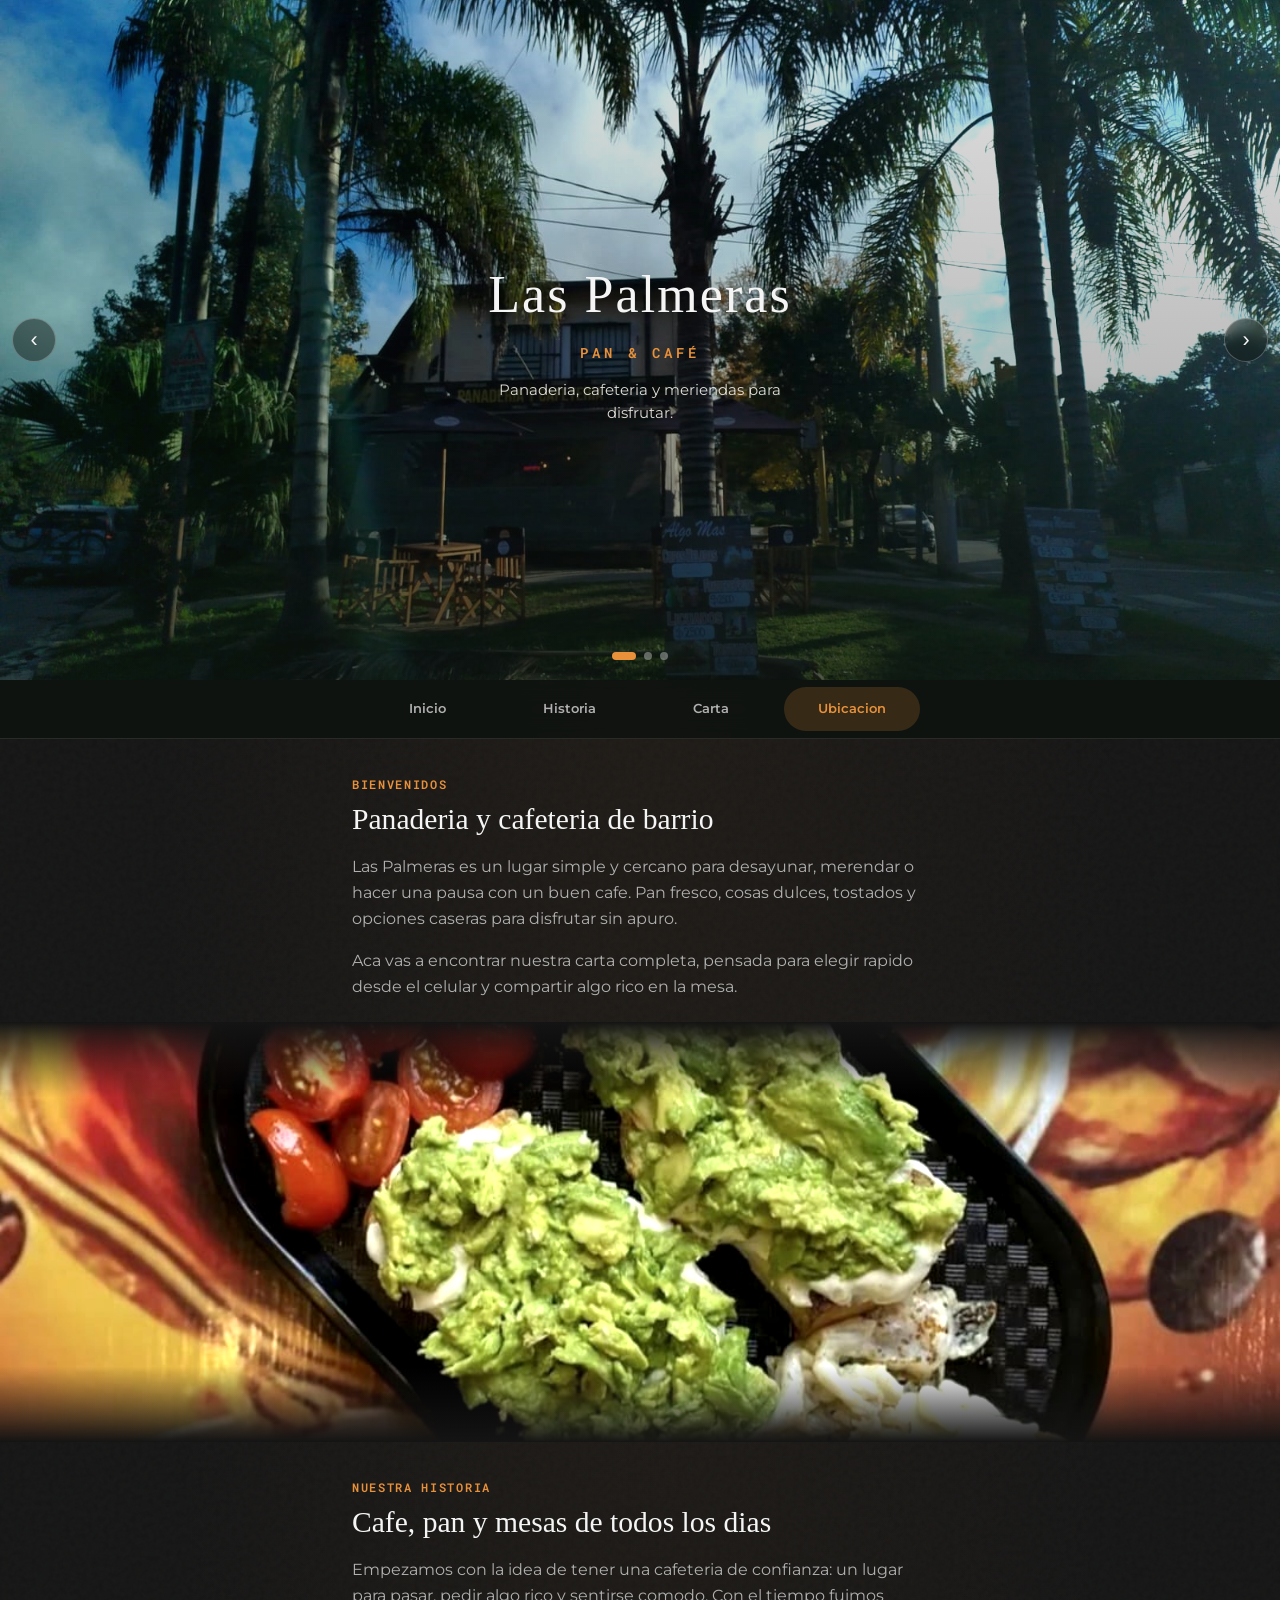
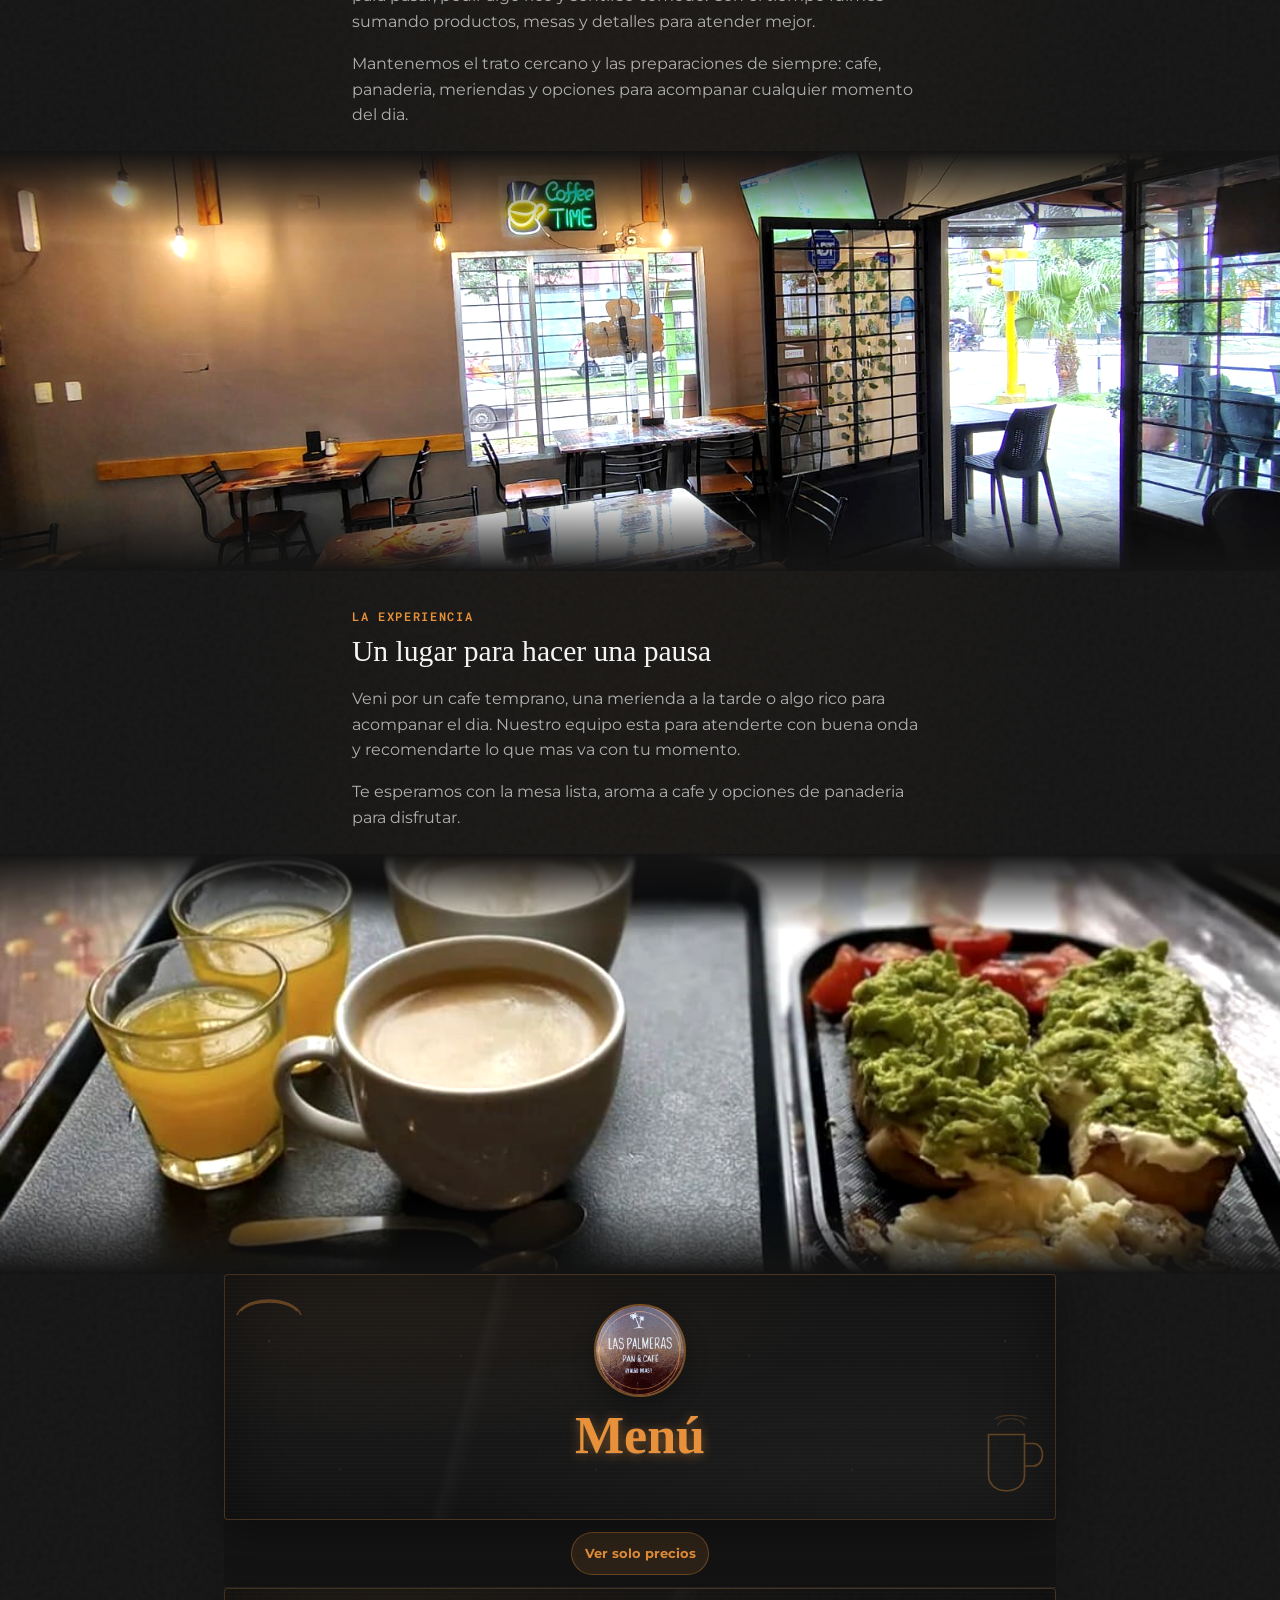
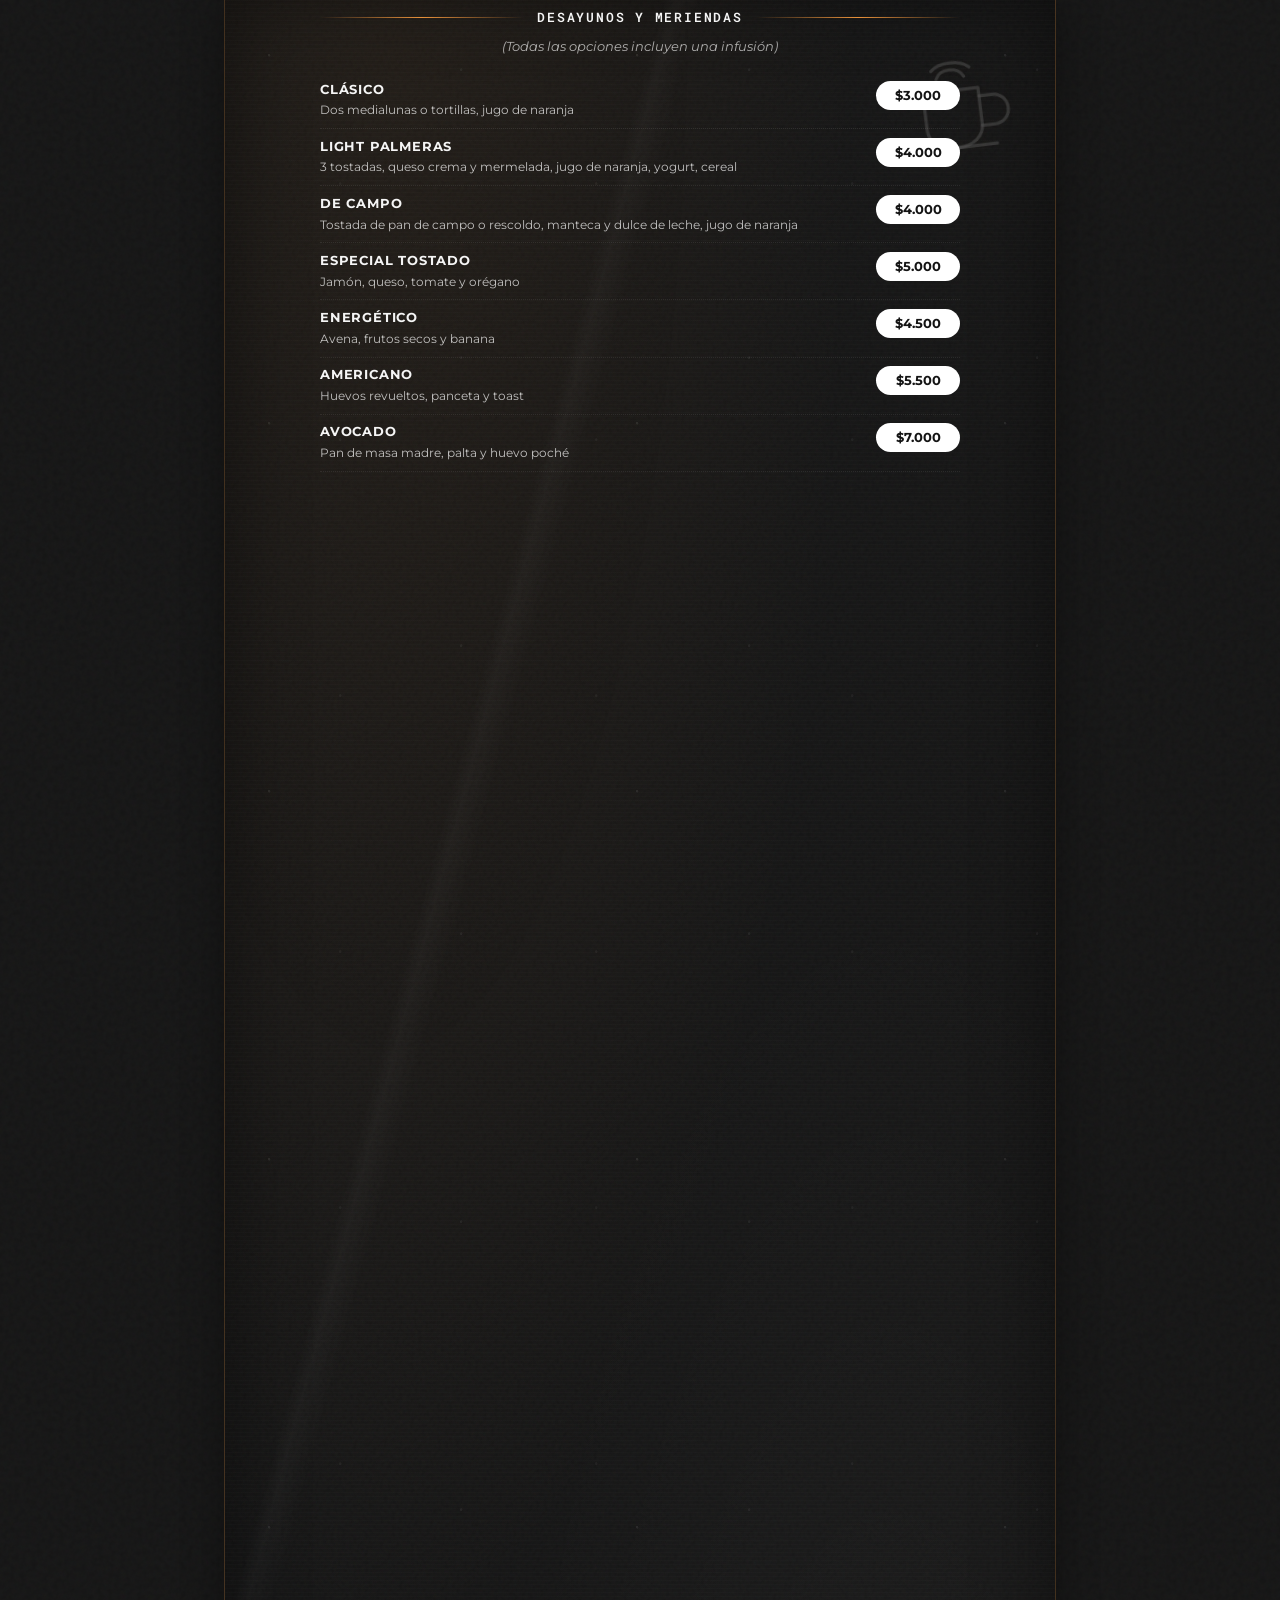
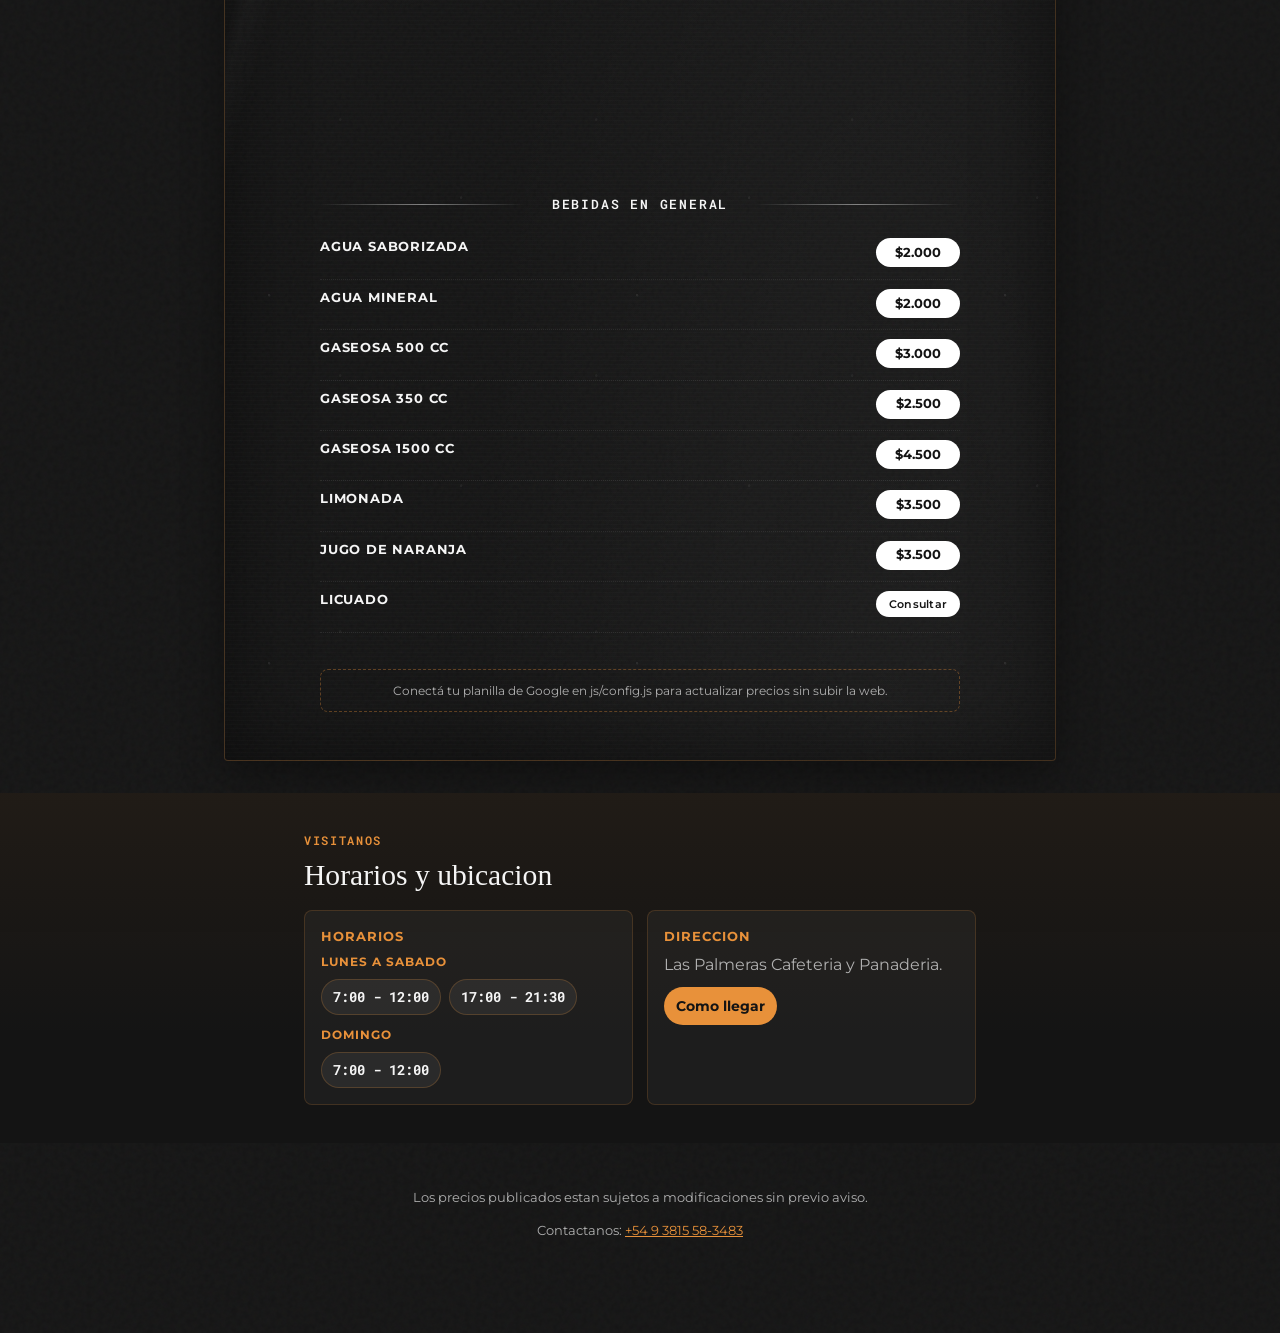
==== index.html @ b824d940 "Estructura final corregida" ====
﻿<!DOCTYPE html>
<html lang="es">
<head>
  <meta charset="UTF-8">
  <meta name="viewport" content="width=device-width, initial-scale=1.0, viewport-fit=cover">
  <meta name="description" content="Las Palmeras Pan &amp; Caf&eacute;. Nuestra historia y carta digital.">
  <meta name="theme-color" content="#141414">
  <meta name="apple-mobile-web-app-capable" content="yes">
  <meta name="apple-mobile-web-app-status-bar-style" content="black-translucent">
  <title>Las Palmeras &middot; Pan &amp; Caf&eacute;</title>
  <link rel="preconnect" href="https://fonts.googleapis.com">
  <link rel="preconnect" href="https://fonts.gstatic.com" crossorigin>
  <link href="https://fonts.googleapis.com/css2?family=Montserrat:wght@400;600;700&family=Pacifico&family=Roboto+Mono:wght@400;600&display=swap" rel="stylesheet">
  <link rel="stylesheet" href="css/menu.css">
  <link rel="stylesheet" href="css/carta.css">
</head>
<body>
  <!-- Slider: reemplaza slide-1.jpg, slide-2.jpg, slide-3.jpg en images/hero/ -->
  <section class="hero-slider" aria-label="Las Palmeras Pan y Cafe" aria-roledescription="carrusel">
    <div class="hero-slider__track">
      <div class="hero-slider__slide is-active" aria-hidden="false">
        <img src="images/hero/slide-1.jpg" alt="" width="1200" height="800" decoding="async"
          onerror="this.onerror=null;this.src='images/hero/slide-1.svg'">
        <div class="hero-slider__overlay">
          <h1 class="hero-slider__title">Las Palmeras</h1>
          <p class="hero-slider__tagline">Pan &amp; Caf&eacute;</p>
          <p class="hero-slider__subtitle">Panaderia, cafeteria y meriendas para disfrutar.</p>
        </div>
      </div>
      <div class="hero-slider__slide" aria-hidden="true">
        <img src="images/hero/slide-2.jpg" alt="" width="1200" height="800" loading="lazy"
          onerror="this.onerror=null;this.src='images/hero/slide-2.svg'">
        <div class="hero-slider__overlay">
          <h1 class="hero-slider__title">Las Palmeras</h1>
          <p class="hero-slider__tagline">Pan &amp; Caf&eacute;</p>
          <p class="hero-slider__subtitle">Cafe, pan fresco y un rincon para quedarse.</p>
        </div>
      </div>
      <div class="hero-slider__slide" aria-hidden="true">
        <img src="images/hero/slide-3.jpg" alt="" width="1200" height="800" loading="lazy"
          onerror="this.onerror=null;this.src='images/hero/slide-3.svg'">
        <div class="hero-slider__overlay">
          <h1 class="hero-slider__title">Las Palmeras</h1>
          <p class="hero-slider__tagline">Pan &amp; Caf&eacute;</p>
          <p class="hero-slider__subtitle">Desayunos y meriendas con sabor de casa.</p>
        </div>
      </div>
    </div>
    <button type="button" class="hero-slider__btn hero-slider__btn--prev" aria-label="Imagen anterior">&lsaquo;</button>
    <button type="button" class="hero-slider__btn hero-slider__btn--next" aria-label="Imagen siguiente">&rsaquo;</button>
    <div class="hero-slider__dots" role="tablist" aria-label="Elegir imagen"></div>
  </section>

  <nav class="site-nav no-print" aria-label="Secciones del sitio">
    <a class="site-nav__link is-active" href="#inicio">Inicio</a>
    <a class="site-nav__link" href="#historia">Historia</a>
    <a class="site-nav__link" href="#carta">Carta</a>
    <a class="site-nav__link" href="#ubicacion">Ubicacion</a>
  </nav>

  <main>
    <!-- Presentacion -->
    <section id="inicio" class="story-section presentation" data-nav-section aria-labelledby="inicio-title">
      <p class="story-section__label">Bienvenidos</p>
      <h2 id="inicio-title" class="story-section__title">Panaderia y cafeteria de barrio</h2>
      <p class="story-section__text">
        Las Palmeras es un lugar simple y cercano para desayunar, merendar o hacer una pausa con
        un buen cafe. Pan fresco, cosas dulces, tostados y opciones caseras para disfrutar sin apuro.
      </p>
      <p class="story-section__text">
        Aca vas a encontrar nuestra carta completa, pensada para elegir rapido desde el celular
        y compartir algo rico en la mesa.
      </p>
    </section>

    <!-- Foto: reemplaza foto-1.jpg en images/historia/ -->
    <figure class="photo-break" aria-hidden="true">
      <img src="images/historia/foto-1.jpg" alt=""
        onerror="this.onerror=null;this.src='images/historia/foto-1.svg'">
    </figure>

    <section id="historia" class="story-section presentation" data-nav-section aria-labelledby="historia-title">
      <p class="story-section__label">Nuestra historia</p>
      <h2 id="historia-title" class="story-section__title">Cafe, pan y mesas de todos los dias</h2>
      <p class="story-section__text">
        Empezamos con la idea de tener una cafeteria de confianza: un lugar para pasar, pedir algo
        rico y sentirse comodo. Con el tiempo fuimos sumando productos, mesas y detalles para atender mejor.
      </p>
      <p class="story-section__text">
        Mantenemos el trato cercano y las preparaciones de siempre: cafe, panaderia, meriendas
        y opciones para acompanar cualquier momento del dia.
      </p>
    </section>

    <figure class="photo-break" aria-hidden="true">
      <img src="images/historia/foto-2.jpg" alt=""
        onerror="this.onerror=null;this.src='images/historia/foto-2.svg'">
    </figure>

    <section class="story-section presentation" aria-labelledby="experiencia-title">
      <p class="story-section__label">La experiencia</p>
      <h2 id="experiencia-title" class="story-section__title">Un lugar para hacer una pausa</h2>
      <p class="story-section__text">
        Veni por un cafe temprano, una merienda a la tarde o algo rico para acompanar el dia.
        Nuestro equipo esta para atenderte con buena onda y recomendarte lo que mas va con tu momento.
      </p>
      <p class="story-section__text">
        Te esperamos con la mesa lista, aroma a cafe y opciones de panaderia para disfrutar.
      </p>
    </section>

    <figure class="photo-break" aria-hidden="true">
      <img src="images/historia/foto-3.jpg" alt=""
        onerror="this.onerror=null;this.src='images/historia/foto-3.svg'">
    </figure>

    <!-- Carta estilo pizarra (como menu impreso) -->
    <section id="carta" class="carta-section" data-nav-section aria-labelledby="carta-title">
      <h2 id="carta-title" class="visually-hidden">Men&uacute; Las Palmeras</h2>

      <div class="carta-board">
        <svg class="carta-board__deco carta-board__deco--coffee" viewBox="0 0 64 80" fill="none" aria-hidden="true">
          <path stroke="currentColor" stroke-width="1.5" d="M12 28h32v36c0 8-6 14-16 14s-16-6-16-14V28z"/>
          <path stroke="currentColor" stroke-width="1.5" d="M44 36h8c4 0 8 4 8 10s-4 10-8 10h-8"/>
          <path stroke="currentColor" stroke-width="1" opacity="0.6" d="M20 20c4-8 20-8 24 0M18 14c6-4 22-4 28 0"/>
        </svg>
        <svg class="carta-board__deco carta-board__deco--croissant" viewBox="0 0 80 48" fill="none" aria-hidden="true">
          <path stroke="currentColor" stroke-width="1.5" d="M8 36c8-20 56-20 64 0M12 32c10-12 46-12 56 0M16 28c8-8 40-8 48 0"/>
        </svg>

        <header class="carta-board__header">
          <img class="carta-logo carta-logo--photo" src="images/menu/logo-carta.jpg" width="220" height="220" alt="Las Palmeras Pan y Cafe">
          <p class="carta-menu-script" aria-hidden="false">Men&uacute;</p>
        </header>
      </div>

      <div class="carta-tools no-print" aria-label="Herramientas de la carta">
        <button type="button" class="carta-toggle" id="btn-compact-menu" aria-pressed="false">
          Ver solo precios
        </button>
      </div>

      <div class="carta-board carta-board--menu">
        <div class="carta-doodles no-print" aria-hidden="true">
          <svg class="carta-doodle carta-doodle--cup" viewBox="0 0 120 120" fill="none">
            <path d="M28 42h52v34c0 12-10 20-26 20S28 88 28 76V42z" />
            <path d="M80 50h12c8 0 14 6 14 14s-6 14-14 14H80" />
            <path d="M42 30c4-10 22-10 26 0M38 22c8-8 28-8 36 0" />
            <path d="M34 96h58" />
          </svg>
          <svg class="carta-doodle carta-doodle--bread" viewBox="0 0 150 110" fill="none">
            <path d="M18 72c18-28 96-28 114 0" />
            <path d="M26 64c18-18 84-18 102 0" />
            <path d="M35 58c14-10 58-12 80-2" />
            <path d="M38 76c8 8 18 12 30 12h48c10 0 18-5 24-14" />
            <path d="M55 52c-4 10-2 18 8 24M78 48c-5 11-2 20 10 28M102 50c-4 10-1 18 8 24" />
          </svg>
          <svg class="carta-doodle carta-doodle--beans" viewBox="0 0 110 120" fill="none">
            <path d="M35 34c15-9 30 0 28 17-2 15-18 28-32 21-14-8-10-29 4-38z" />
            <path d="M41 36c-3 13 0 24 13 34" />
            <path d="M70 70c15-9 30 0 28 17-2 15-18 28-32 21-14-8-10-29 4-38z" />
            <path d="M76 72c-3 13 0 24 13 34" />
          </svg>
        </div>
        <div id="menu-content" class="carta-content">
          <div class="carta-photos no-print" aria-hidden="true">
            <img class="carta-photos__img" src="images/menu/desayuno.jpg" alt=""
              onerror="this.parentElement.style.display='none'">
            <img class="carta-photos__img" src="images/menu/cafe.jpg" alt=""
              onerror="this.style.visibility='hidden'">
          </div>
          <p id="menu-loading" class="carta-loading">Cargando carta&hellip;</p>
          <!-- El menu se genera desde Google Sheets (js/menu-sheets.js) -->
        </div>
      </div>
    </section>

    <section id="ubicacion" class="visit-section reveal-on-scroll" data-nav-section aria-labelledby="ubicacion-title">
      <div class="visit-section__inner">
        <p class="story-section__label">Visitanos</p>
        <h2 id="ubicacion-title" class="story-section__title">Horarios y ubicacion</h2>
        <div class="visit-grid">
          <article class="visit-item">
            <h3 class="visit-item__title">Horarios</h3>
            <div class="visit-hours" aria-label="Horarios de atencion">
              <div class="visit-hours__group">
                <span class="visit-hours__days">Lunes a sabado</span>
                <span class="visit-hours__time">7:00 - 12:00</span>
                <span class="visit-hours__time">17:00 - 21:30</span>
              </div>
              <div class="visit-hours__group">
                <span class="visit-hours__days">Domingo</span>
                <span class="visit-hours__time">7:00 - 12:00</span>
              </div>
            </div>
          </article>
          <article class="visit-item">
            <h3 class="visit-item__title">Direccion</h3>
            <p class="visit-item__text">Las Palmeras Cafeteria y Panaderia.</p>
            <a class="visit-item__link" href="https://www.google.com/maps/place/Las+Palmeras+Cafeter%C3%ADa+y+Panader%C3%ADa/@-26.7377861,-65.2622678,17z/data=!3m1!4b1!4m6!3m5!1s0x9422678ffcbb09a5:0x3ec34a0fb969a9a2!8m2!3d-26.7377909!4d-65.2596929!16s%2Fg%2F11w7pt9z7v?entry=ttu&g_ep=EgoyMDI2MDYwMS4wIKXMDSoASAFQAw%3D%3D" target="_blank" rel="noopener">Como llegar</a>
          </article>
        </div>
      </div>
    </section>
  </main>

  <footer class="site-footer no-print">
    <p>Los precios publicados estan sujetos a modificaciones sin previo aviso.</p>
    <p>Contactanos: <a href="tel:+5493815583483">+54 9 3815 58-3483</a></p>
  </footer>

  <script src="js/config.js"></script>
  <script src="js/menu-sheets.js" defer></script>
  <script src="js/slider.js" defer></script>
  <script src="js/site.js" defer></script>
  <script src="js/menu.js" defer></script>
</body>
</html>
---- css/menu.css ----
/* Las Palmeras — carta digital (mobile-first) */
:root {
  --bg: #141414;
  --bg-card: #1e1e1e;
  --bg-elevated: #252525;
  --accent: #e8913a;
  --accent-soft: rgba(232, 145, 58, 0.18);
  --text: #f5f5f5;
  --text-muted: #b0b0b0;
  --border: rgba(255, 255, 255, 0.1);
  --font-script: "Pacifico", cursive;
  --font-mono: "Roboto Mono", "Courier New", monospace;
  --safe-top: env(safe-area-inset-top, 0px);
  --safe-bottom: env(safe-area-inset-bottom, 0px);
  --safe-left: env(safe-area-inset-left, 0px);
  --safe-right: env(safe-area-inset-right, 0px);
  --site-nav-h: 3.25rem;
  --carta-nav-h: 3.5rem;
  --header-h: var(--site-nav-h);
  --nav-h: var(--carta-nav-h);
  --scroll-offset: calc(var(--site-nav-h) + var(--safe-top) + 0.75rem);
  --slider-h: min(82vh, 680px);
  --radius: 12px;
  --font: "Montserrat", "Segoe UI", system-ui, sans-serif;
  --font-display: Georgia, "Times New Roman", serif;
  --touch-min: 44px;
}

*,
*::before,
*::after {
  box-sizing: border-box;
}

html {
  scroll-behavior: smooth;
  -webkit-text-size-adjust: 100%;
  scroll-padding-top: var(--scroll-offset);
}

@media (prefers-reduced-motion: reduce) {
  html {
    scroll-behavior: auto;
  }

  *,
  *::before,
  *::after {
    animation-duration: 0.01ms !important;
    transition-duration: 0.01ms !important;
  }

  .reveal-on-scroll {
    opacity: 1 !important;
    transform: none !important;
  }
}

body {
  margin: 0;
  font-family: var(--font);
  font-size: 1rem;
  line-height: 1.5;
  color: var(--text);
  background-color: var(--bg);
  background-image:
    radial-gradient(ellipse at 50% 0%, rgba(232, 145, 58, 0.05) 0%, transparent 55%),
    url("data:image/svg+xml,%3Csvg viewBox='0 0 256 256' xmlns='http://www.w3.org/2000/svg'%3E%3Cfilter id='n'%3E%3CfeTurbulence type='fractalNoise' baseFrequency='0.9' numOctaves='4' stitchTiles='stitch'/%3E%3C/filter%3E%3Crect width='100%25' height='100%25' filter='url(%23n)' opacity='0.035'/%3E%3C/svg%3E");
  padding-left: var(--safe-left);
  padding-right: var(--safe-right);
  padding-bottom: calc(var(--safe-bottom) + 4rem);
  overflow-x: hidden;
}

img {
  max-width: 100%;
  height: auto;
  display: block;
}

a {
  color: var(--accent);
}

a:focus-visible,
button:focus-visible {
  outline: 2px solid var(--accent);
  outline-offset: 3px;
}

.visually-hidden {
  position: absolute;
  width: 1px;
  height: 1px;
  padding: 0;
  margin: -1px;
  overflow: hidden;
  clip: rect(0, 0, 0, 0);
  white-space: nowrap;
  border: 0;
}

/* Hero slider (cabecera completa) */
.hero-slider {
  position: relative;
  height: var(--slider-h);
  min-height: 360px;
  overflow: hidden;
  background: var(--bg);
}

.hero-slider__track {
  position: relative;
  width: 100%;
  height: 100%;
}

.hero-slider__slide {
  position: absolute;
  inset: 0;
  opacity: 0;
  transition: opacity 0.7s ease;
  pointer-events: none;
}

.hero-slider__slide.is-active {
  opacity: 1;
  pointer-events: auto;
  z-index: 1;
}

.hero-slider__slide img {
  width: 100%;
  height: 100%;
  object-fit: cover;
  filter: brightness(1.08) contrast(1.05) saturate(1.04);
}

.hero-slider__overlay {
  position: absolute;
  inset: 0;
  z-index: 2;
  display: flex;
  flex-direction: column;
  align-items: center;
  justify-content: center;
  padding: 2rem max(1.25rem, 5vw);
  text-align: center;
  background: linear-gradient(
    to top,
    rgba(15, 20, 16, 0.72) 0%,
    rgba(15, 20, 16, 0.28) 45%,
    rgba(15, 20, 16, 0.12) 100%
  );
}

.hero-slider__title {
  margin: 0;
  font-family: var(--font-display);
  font-size: clamp(2rem, 8vw, 3.25rem);
  font-weight: 500;
  letter-spacing: 0.04em;
  text-shadow: 0 2px 24px rgba(0, 0, 0, 0.5);
}

.hero-slider__tagline {
  margin: 0.5rem 0 0;
  font-family: var(--font-mono);
  font-size: clamp(0.75rem, 2.5vw, 0.9rem);
  text-transform: uppercase;
  letter-spacing: 0.28em;
  color: var(--accent);
  font-weight: 600;
}

.hero-slider__subtitle {
  margin: 1rem 0 0;
  max-width: 18rem;
  font-size: 0.9375rem;
  color: rgba(244, 241, 234, 0.9);
  line-height: 1.5;
}

.hero-slider__btn {
  position: absolute;
  top: 50%;
  z-index: 3;
  transform: translateY(-50%);
  width: var(--touch-min);
  height: var(--touch-min);
  padding: 0;
  border: 1px solid rgba(255, 255, 255, 0.25);
  border-radius: 50%;
  background: rgba(15, 20, 16, 0.45);
  color: var(--text);
  font-size: 1.35rem;
  cursor: pointer;
  backdrop-filter: blur(6px);
  -webkit-tap-highlight-color: transparent;
}

.hero-slider__btn--prev {
  left: 0.75rem;
}

.hero-slider__btn--next {
  right: 0.75rem;
}

.hero-slider__dots {
  position: absolute;
  bottom: calc(1.25rem + var(--safe-bottom));
  left: 0;
  right: 0;
  z-index: 3;
  display: flex;
  justify-content: center;
  gap: 0.5rem;
}

.hero-slider__dot {
  width: 8px;
  height: 8px;
  padding: 0;
  border: none;
  border-radius: 50%;
  background: rgba(255, 255, 255, 0.35);
  cursor: pointer;
}

.hero-slider__dot.is-active {
  width: 24px;
  border-radius: 4px;
  background: var(--accent);
}

/* Navegación del sitio */
.site-nav {
  position: sticky;
  top: 0;
  z-index: 100;
  display: flex;
  justify-content: center;
  gap: 0.35rem;
  padding: calc(0.45rem + var(--safe-top)) 0.75rem 0.45rem;
  background: rgba(15, 20, 16, 0.94);
  backdrop-filter: blur(12px);
  -webkit-backdrop-filter: blur(12px);
  border-bottom: 1px solid var(--border);
  transition: box-shadow 0.2s;
}

body.is-scrolled .site-nav {
  box-shadow: 0 4px 20px rgba(0, 0, 0, 0.25);
}

.site-nav__link {
  flex: 1;
  max-width: 8.5rem;
  display: inline-flex;
  align-items: center;
  justify-content: center;
  min-height: var(--touch-min);
  padding: 0.35rem 0.65rem;
  font-size: 0.8125rem;
  font-weight: 600;
  color: var(--text-muted);
  text-decoration: none;
  border-radius: 999px;
  transition: color 0.2s, background 0.2s;
}

.site-nav__link.is-active,
.site-nav__link:hover {
  color: var(--text);
}

.site-nav__link.is-active {
  background: var(--accent-soft);
  color: var(--accent);
}

/* Presentación / historia */
.presentation {
  width: min(100%, 36rem);
  margin: 0 auto;
  padding: 0 max(1.25rem, 5vw);
}

.story-section {
  padding: 2.25rem 0 1.4rem;
  scroll-margin-top: calc(var(--header-h) + 0.5rem);
}

.story-section__label {
  margin: 0 0 0.5rem;
  font-family: var(--font-mono);
  font-size: 0.75rem;
  font-weight: 600;
  text-transform: uppercase;
  letter-spacing: 0.14em;
  color: var(--accent);
}

.story-section__title {
  margin: 0 0 1rem;
  font-family: var(--font-display);
  font-size: clamp(1.5rem, 5vw, 1.85rem);
  font-weight: 500;
  line-height: 1.25;
}

.story-section__text {
  margin: 0 0 1rem;
  font-size: 0.98rem;
  color: var(--text-muted);
  line-height: 1.65;
}

.story-section__text:last-child {
  margin-bottom: 0;
}

.photo-break {
  position: relative;
  width: 100%;
  min-height: clamp(230px, 58vw, 420px);
  margin: 0;
  background-color: var(--bg-card);
  background-size: cover;
  background-position: center;
  background-repeat: no-repeat;
}

.photo-break::after {
  content: "";
  position: absolute;
  inset: 0;
  background: linear-gradient(
    180deg,
    var(--bg) 0%,
    transparent 18%,
    transparent 82%,
    var(--bg) 100%
  );
  pointer-events: none;
}

.photo-break img {
  width: 100%;
  height: clamp(230px, 58vw, 420px);
  object-fit: cover;
  filter: brightness(1.05) contrast(1.04) saturate(1.03);
}

.visit-section {
  padding: 2.4rem max(1.25rem, 5vw);
  background:
    linear-gradient(180deg, rgba(232, 145, 58, 0.06), transparent 70%),
    var(--bg);
}

.visit-section__inner {
  width: min(100%, 42rem);
  margin: 0 auto;
}

.visit-grid {
  display: grid;
  gap: 0.85rem;
}

.visit-item {
  padding: 1rem;
  background: rgba(255, 255, 255, 0.04);
  border: 1px solid rgba(232, 145, 58, 0.18);
  border-radius: 8px;
}

.visit-item__title {
  margin: 0 0 0.35rem;
  font-size: 0.82rem;
  font-weight: 700;
  letter-spacing: 0.08em;
  text-transform: uppercase;
  color: var(--accent);
}

.visit-item__text {
  margin: 0;
  color: var(--text-muted);
}

.visit-hours {
  display: grid;
  gap: 0.7rem;
  margin-top: 0.2rem;
}

.visit-hours__group {
  display: flex;
  flex-wrap: wrap;
  align-items: center;
  gap: 0.45rem;
}

.visit-hours__days {
  flex: 0 0 100%;
  font-size: 0.78rem;
  font-weight: 700;
  letter-spacing: 0.08em;
  text-transform: uppercase;
  color: var(--accent);
}

.visit-hours__time {
  display: inline-flex;
  align-items: center;
  justify-content: center;
  min-height: 2.25rem;
  padding: 0.35rem 0.7rem;
  font-family: var(--font-mono);
  font-size: 0.9rem;
  font-weight: 700;
  color: var(--text);
  background: rgba(255, 255, 255, 0.06);
  border: 1px solid rgba(232, 145, 58, 0.22);
  border-radius: 999px;
}

.visit-item__link {
  display: inline-flex;
  align-items: center;
  min-height: 2.4rem;
  margin-top: 0.65rem;
  padding: 0.4rem 0.75rem;
  color: #141414;
  background: var(--accent);
  border-radius: 999px;
  font-size: 0.85rem;
  font-weight: 700;
  text-decoration: none;
}

.reveal-on-scroll {
  opacity: 0;
  transform: translateY(18px);
  transition: opacity 0.55s ease, transform 0.55s ease;
}

.reveal-on-scroll.is-visible {
  opacity: 1;
  transform: translateY(0);
}

@media (min-width: 640px) {
  .visit-grid {
    grid-template-columns: 1fr 1fr;
  }
}

/* Sección carta (menú) */
.carta-section {
  scroll-margin-top: var(--scroll-offset);
  padding-top: 2rem;
  padding-bottom: calc(2rem + var(--safe-bottom));
  border-top: 1px solid var(--border);
  background: linear-gradient(180deg, var(--bg) 0%, #121812 100%);
}

.carta-section__intro {
  text-align: center;
  padding: 0 1.25rem 1.25rem;
  max-width: 32rem;
  margin: 0 auto;
}

.carta-section__title {
  margin: 0 0 0.5rem;
  font-family: var(--font-display);
  font-size: clamp(1.6rem, 5vw, 2rem);
  font-weight: 500;
}

.carta-section__text {
  margin: 0;
  font-size: 0.9375rem;
  color: var(--text-muted);
}

.carta-category-nav {
  position: sticky;
  top: calc(var(--site-nav-h) + var(--safe-top));
  z-index: 85;
  max-width: 52rem;
  margin: -0.5rem auto 0;
  padding: 0.35rem max(0.75rem, 4vw);
  background: rgba(20, 20, 20, 0.97);
  backdrop-filter: blur(10px);
  -webkit-backdrop-filter: blur(10px);
  border-bottom: 1px solid var(--border);
  box-shadow: 0 6px 16px rgba(0, 0, 0, 0.35);
}

.carta-category-nav .category-nav__scroll {
  padding: 0 0.25rem;
}

.btn {
  display: inline-flex;
  align-items: center;
  justify-content: center;
  gap: 0.35rem;
  min-height: var(--touch-min);
  min-width: var(--touch-min);
  padding: 0.5rem 0.85rem;
  font: inherit;
  font-size: 0.8125rem;
  font-weight: 600;
  text-decoration: none;
  border: none;
  border-radius: 999px;
  cursor: pointer;
  transition: background 0.2s, transform 0.15s;
  -webkit-tap-highlight-color: transparent;
}

.btn:active {
  transform: scale(0.97);
}

.btn--primary {
  color: #141414;
  background: var(--accent);
}

.btn--primary:hover {
  filter: brightness(1.08);
}

.btn--ghost {
  color: var(--text);
  background: var(--bg-elevated);
  border: 1px solid var(--border);
}

.btn--ghost:hover {
  background: var(--accent-soft);
}

.btn--block {
  width: 100%;
}

.btn[aria-busy="true"] {
  opacity: 0.7;
  pointer-events: none;
}

/* Category nav (dentro de carta) */
.category-nav {
  z-index: 90;
  background: rgba(15, 20, 16, 0.95);
  border-bottom: 1px solid var(--border);
  padding: 0.5rem 0;
}

.category-nav__scroll {
  display: flex;
  gap: 0.5rem;
  padding: 0 1rem;
  overflow-x: auto;
  scroll-snap-type: x mandatory;
  -webkit-overflow-scrolling: touch;
  scrollbar-width: none;
}

.category-nav__scroll::-webkit-scrollbar {
  display: none;
}

.category-nav__link {
  flex-shrink: 0;
  scroll-snap-align: start;
  display: inline-flex;
  align-items: center;
  min-height: var(--touch-min);
  padding: 0.4rem 1rem;
  font-size: 0.875rem;
  font-weight: 500;
  color: var(--text-muted);
  text-decoration: none;
  white-space: nowrap;
  border-radius: 999px;
  border: 1px solid transparent;
  transition: color 0.2s, background 0.2s, border-color 0.2s;
}

.category-nav__link:hover {
  color: var(--text);
}

.category-nav__link.is-active {
  color: #141414;
  background: var(--accent);
  border-color: var(--accent);
}

/* Menu sections */
.menu {
  padding: 0 1rem 2rem;
  max-width: 42rem;
  margin: 0 auto;
}

.menu-section {
  scroll-margin-top: calc(var(--header-h) + var(--nav-h) + 1rem);
  padding-top: 1.75rem;
}

.menu-section__header {
  display: flex;
  align-items: baseline;
  gap: 0.75rem;
  margin-bottom: 1rem;
  padding-bottom: 0.5rem;
  border-bottom: 1px solid var(--border);
}

.menu-section__title {
  margin: 0;
  font-family: var(--font-display);
  font-size: clamp(1.25rem, 4.5vw, 1.5rem);
  font-weight: 500;
}

.menu-section__emoji {
  font-size: 1.35rem;
  line-height: 1;
}

.menu-section__note {
  margin: -0.5rem 0 1rem;
  font-size: 0.8125rem;
  color: var(--text-muted);
  font-style: italic;
}

.menu-list {
  list-style: none;
  margin: 0;
  padding: 0;
  display: flex;
  flex-direction: column;
  gap: 0.75rem;
}

.menu-item {
  background: var(--bg-card);
  border: 1px solid var(--border);
  border-radius: var(--radius);
  padding: 0.9rem 1rem;
}

.menu-item__row {
  display: flex;
  justify-content: space-between;
  align-items: flex-start;
  gap: 0.75rem;
}

.menu-item__name {
  margin: 0;
  font-size: 1rem;
  font-weight: 600;
  line-height: 1.3;
}

.menu-item__price {
  flex-shrink: 0;
  font-weight: 700;
  color: var(--accent);
  font-size: 1rem;
  white-space: nowrap;
}

@media (max-width: 560px) {
  body {
    padding-bottom: calc(var(--safe-bottom) + 2.5rem);
  }

  .hero-slider {
    height: min(76vh, 560px);
    min-height: 340px;
  }

  .hero-slider__title {
    font-size: clamp(2rem, 13vw, 3rem);
  }

  .hero-slider__tagline {
    letter-spacing: 0.18em;
  }

  .hero-slider__btn {
    width: 2.5rem;
    height: 2.5rem;
    font-size: 1.65rem;
  }

  .hero-slider__btn--prev {
    left: 0.65rem;
  }

  .hero-slider__btn--next {
    right: 0.65rem;
  }

  .site-nav {
    padding-inline: max(0.5rem, 3vw);
  }

  .site-nav__link {
    padding-inline: 0.45rem;
    font-size: 0.78rem;
  }

  .story-section {
    padding-top: 2rem;
  }

  .story-section__title {
    font-size: 1.45rem;
  }

  .story-section__text {
    font-size: 0.95rem;
  }
}

.menu-item__desc {
  margin: 0.35rem 0 0;
  font-size: 0.8125rem;
  color: var(--text-muted);
  line-height: 1.45;
}

.menu-item__badge {
  display: inline-block;
  margin-top: 0.4rem;
  padding: 0.15rem 0.5rem;
  font-size: 0.6875rem;
  font-weight: 600;
  text-transform: uppercase;
  letter-spacing: 0.05em;
  border-radius: 4px;
  background: var(--accent-soft);
  color: var(--accent);
}

.qr-admin-page .qr-admin-badge {
  margin: 0 0 1rem;
  padding: 0.4rem 0.75rem;
  font-size: 0.75rem;
  font-weight: 600;
  text-transform: uppercase;
  letter-spacing: 0.06em;
  color: var(--accent);
  border: 1px solid var(--accent);
  border-radius: 6px;
}

/* Footer */
.site-footer {
  text-align: center;
  padding: 2rem 1rem 1rem;
  font-size: 0.8125rem;
  color: var(--text-muted);
}

.site-footer a {
  color: var(--accent);
}

/* QR page */
.qr-admin-page {
  background: #f5f1ea;
  color: #111;
}

.qr-page {
  min-height: 100dvh;
  display: flex;
  flex-direction: column;
  align-items: center;
  justify-content: center;
  padding: 2rem 1rem;
  text-align: center;
}

.qr-card {
  background: #fff;
  color: #111;
  border: 2px solid #111;
  border-radius: 10px;
  padding: 1.35rem;
  max-width: 280px;
  width: 100%;
  box-shadow: 0 8px 24px rgba(0, 0, 0, 0.18);
}

.qr-card h1 {
  margin: 0 0 0.25rem;
  font-family: var(--font-display);
  font-size: 1.45rem;
  line-height: 1.1;
}

.qr-card p {
  margin: 0 0 0.9rem;
  font-size: 0.82rem;
  color: #555;
}

#qrcode {
  display: flex;
  justify-content: center;
  margin: 0 auto 0.85rem;
}

#qrcode img,
#qrcode canvas {
  display: block;
  max-width: 100%;
  height: auto;
}

.qr-scan-text {
  margin: 0;
  font-size: 0.8rem;
  font-weight: 700;
  letter-spacing: 0.08em;
  text-transform: uppercase;
  color: #111;
}

.qr-actions {
  margin-top: 1rem;
}

/* Print / PDF generation */
@media print {
  .hero-slider,
  .site-nav,
  .presentation,
  .photo-break,
  .carta-section__intro,
  .category-nav,
  .site-footer,
  .no-print {
    display: none !important;
  }

  body {
    background: #fff;
    color: #000;
    padding: 0;
  }

  .qr-admin-page,
  .qr-page {
    min-height: 100vh;
    background: #fff;
    padding: 0;
  }

  .qr-page {
    justify-content: center;
  }

  .qr-card {
    max-width: 72mm;
    padding: 8mm;
    border: 1.5pt solid #111;
    border-radius: 0;
    box-shadow: none;
  }

  .qr-card h1 {
    font-size: 20pt;
  }

  .menu {
    max-width: none;
    padding: 0;
  }

  .menu-section {
    page-break-inside: avoid;
    padding-top: 1rem;
  }

  .menu-item {
    border: 1px solid #ddd;
    background: #fff;
  }

  .menu-item__price {
    color: #000;
  }
}
---- css/carta.css ----
/* Carta estilo pizarra � Las Palmeras Pan & Caf� */

.carta-section {
  padding-top: 0;
  border-top: none;
  background: transparent;
}

.carta-board {
  position: relative;
  width: min(100%, 52rem);
  margin: 0 auto;
  padding: 1.35rem max(0.95rem, 4vw) 2.25rem;
  background-color: #141414;
  background-image:
    radial-gradient(circle at 12% 18%, rgba(255, 255, 255, 0.08) 0 1px, transparent 1.5px),
    radial-gradient(circle at 82% 28%, rgba(255, 255, 255, 0.055) 0 1px, transparent 1.5px),
    radial-gradient(circle at 45% 76%, rgba(255, 255, 255, 0.045) 0 1px, transparent 1.5px),
    radial-gradient(ellipse at 20% 0%, rgba(232, 145, 58, 0.06) 0%, transparent 50%),
    radial-gradient(ellipse at 80% 100%, rgba(255, 255, 255, 0.03) 0%, transparent 45%),
    url("data:image/svg+xml,%3Csvg viewBox='0 0 256 256' xmlns='http://www.w3.org/2000/svg'%3E%3Cfilter id='n'%3E%3CfeTurbulence type='fractalNoise' baseFrequency='0.85' numOctaves='4' stitchTiles='stitch'/%3E%3C/filter%3E%3Crect width='100%25' height='100%25' filter='url(%23n)' opacity='0.04'/%3E%3C/svg%3E");
  background-size: 23rem 23rem, 18rem 18rem, 16rem 16rem, auto, auto, auto;
  border: 1px solid rgba(232, 145, 58, 0.2);
  border-radius: 4px;
  box-shadow: inset 0 0 80px rgba(0, 0, 0, 0.45), 0 12px 40px rgba(0, 0, 0, 0.35);
  overflow: visible;
}

.carta-board--menu {
  margin-top: 0;
  padding-top: 1rem;
  padding-bottom: calc(3rem + var(--safe-bottom));
  overflow: hidden;
}

.carta-board::before {
  content: "";
  position: absolute;
  inset: 0;
  z-index: 0;
  background: repeating-linear-gradient(
    0deg,
    transparent,
    transparent 3px,
    rgba(255, 255, 255, 0.012) 3px,
    rgba(255, 255, 255, 0.012) 4px
  );
  pointer-events: none;
}

.carta-board::after {
  content: "";
  position: absolute;
  inset: 0;
  z-index: 0;
  background:
    linear-gradient(105deg, transparent 0 30%, rgba(255, 255, 255, 0.035) 31%, transparent 33% 100%),
    repeating-linear-gradient(0deg, transparent 0 18px, rgba(255, 255, 255, 0.012) 19px, transparent 20px);
  opacity: 0.75;
  pointer-events: none;
}

.carta-board__deco {
  position: absolute;
  opacity: 0.35;
  color: var(--accent);
  pointer-events: none;
  z-index: 0;
}

.carta-board__deco--coffee {
  top: 8rem;
  right: 0.5rem;
  width: 4.5rem;
}

.carta-board__deco--croissant {
  bottom: 12rem;
  left: 0.25rem;
  width: 5rem;
}

.carta-board > *:not(.carta-board__deco) {
  position: relative;
  z-index: 1;
}

.carta-board > .carta-doodles {
  z-index: 0;
}

.carta-doodles {
  position: absolute;
  inset: 0;
  color: rgba(232, 145, 58, 0.72);
  pointer-events: none;
}

.carta-doodle {
  position: absolute;
  stroke: currentColor;
  stroke-width: 3;
  stroke-linecap: round;
  stroke-linejoin: round;
  opacity: 0.24;
  filter: drop-shadow(0 0 5px rgba(232, 145, 58, 0.18));
}

.carta-doodle--cup {
  top: 2.5rem;
  right: -1.2rem;
  width: clamp(5rem, 18vw, 8rem);
  color: rgba(255, 255, 255, 0.55);
  transform: rotate(-7deg);
}

.carta-doodle--bread {
  bottom: 5rem;
  left: -1.4rem;
  width: clamp(6rem, 24vw, 10rem);
}

.carta-doodle--beans {
  right: 0.2rem;
  bottom: 11rem;
  width: clamp(4.5rem, 16vw, 7rem);
  color: rgba(255, 255, 255, 0.48);
  transform: rotate(11deg);
}

.carta-board__header {
  text-align: center;
  padding: 0.5rem 0 1.25rem;
}

.carta-logo {
  width: 5.5rem;
  height: 5.5rem;
  margin: 0 auto 0.75rem;
}

.carta-logo--photo {
  width: clamp(4.5rem, 20vw, 5.8rem);
  height: clamp(4.5rem, 20vw, 5.8rem);
  object-fit: cover;
  border-radius: 999px;
  border: 2px solid rgba(232, 145, 58, 0.45);
  box-shadow: 0 8px 22px rgba(0, 0, 0, 0.32);
}

.carta-menu-script {
  margin: 0;
  font-family: var(--font-display);
  font-size: clamp(2.35rem, 10vw, 3.25rem);
  font-weight: 700;
  line-height: 1.05;
  color: var(--accent);
  letter-spacing: 0;
  text-shadow: 0 2px 12px rgba(232, 145, 58, 0.45), 0 1px 0 rgba(255, 255, 255, 0.12);
}

.carta-section__intro {
  display: none;
}

.carta-tools {
  display: flex;
  justify-content: center;
  width: min(100%, 52rem);
  margin: 0 auto;
  padding: 0.75rem max(0.95rem, 4vw);
  background: rgba(20, 20, 20, 0.97);
  border-bottom: 1px solid rgba(255, 255, 255, 0.08);
}

.carta-toggle {
  min-height: 2.65rem;
  padding: 0.55rem 0.8rem;
  font: inherit;
  font-size: 0.82rem;
  font-weight: 700;
  color: var(--accent);
  background: rgba(232, 145, 58, 0.12);
  border: 1px solid rgba(232, 145, 58, 0.35);
  border-radius: 999px;
  white-space: nowrap;
}

.carta-toggle[aria-pressed="true"] {
  color: #141414;
  background: var(--accent);
}

.carta-content {
  padding: 0;
  max-width: 40rem;
  margin: 0 auto;
  overflow-wrap: anywhere;
}

.carta-loading {
  text-align: center;
  padding: 2rem 1rem;
  font-size: 0.9375rem;
  color: var(--text-muted);
}

.carta-sync-hint {
  margin: 1.5rem 0 0;
  padding: 0.75rem 1rem;
  font-size: 0.75rem;
  line-height: 1.45;
  text-align: center;
  color: var(--text-muted);
  border: 1px dashed rgba(232, 145, 58, 0.35);
  border-radius: 8px;
}

.carta-empty {
  margin: 1.25rem 0 0;
  padding: 0.9rem 1rem;
  text-align: center;
  color: var(--text-muted);
  border: 1px dashed rgba(232, 145, 58, 0.35);
  border-radius: 8px;
}

.carta-block {
  scroll-margin-top: var(--scroll-offset);
  margin-bottom: 2.25rem;
  padding-top: 0.25rem;
}

.carta-block:first-child {
  padding-top: 0.75rem;
}

.carta-block:last-child {
  margin-bottom: 0;
}

.carta-divider {
  display: flex;
  align-items: center;
  gap: 0.75rem;
  margin: 0 0 1.05rem;
}

.carta-divider__line {
  flex: 1;
  height: 1px;
  background: linear-gradient(90deg, transparent, rgba(255, 255, 255, 0.45), transparent);
}

.carta-divider__line--accent {
  background: linear-gradient(90deg, transparent, var(--accent), transparent);
}

.carta-section-title {
  margin: 0;
  font-family: var(--font-mono);
  font-size: clamp(0.65rem, 2.6vw, 0.8rem);
  font-weight: 600;
  letter-spacing: 0.14em;
  text-transform: uppercase;
  color: var(--text);
  text-align: center;
  line-height: 1.3;
  white-space: normal;
  width: min(13rem, 58vw);
}

.carta-note {
  margin: -0.35rem auto 1rem;
  max-width: 32rem;
  font-size: 0.8125rem;
  font-style: italic;
  color: rgba(255, 255, 255, 0.65);
  text-align: center;
}

.carta-grid {
  display: grid;
  gap: 0;
}

.carta-item {
  display: grid;
  grid-template-columns: minmax(0, 1fr) 5.25rem;
  align-items: start;
  column-gap: 0.9rem;
  min-height: 3.15rem;
  padding: 0.55rem 0;
  border-bottom: 1px dotted rgba(255, 255, 255, 0.08);
}

.carta-block > .carta-item:last-child {
  border-bottom: none;
}

.carta-item__main {
  min-width: 0;
}

.carta-item__name {
  margin: 0;
  font-family: var(--font);
  font-size: 0.84rem;
  font-weight: 700;
  letter-spacing: 0.06em;
  text-transform: uppercase;
  line-height: 1.28;
  color: var(--text);
}

.carta-item__desc {
  margin: 0.2rem 0 0;
  font-size: 0.78rem;
  line-height: 1.45;
  color: rgba(255, 255, 255, 0.72);
}

.menu-compact .carta-item__desc,
.menu-compact .carta-note,
.menu-compact .carta-photos {
  display: none;
}

.menu-compact .carta-item {
  min-height: 2.55rem;
  padding-block: 0.4rem;
  align-items: center;
}

.carta-item__price {
  display: inline-flex;
  align-items: center;
  justify-content: center;
  width: 5.25rem;
  min-width: 5.25rem;
  padding: 0.3rem 0.6rem;
  font-size: 0.8125rem;
  font-weight: 700;
  color: #141414;
  background: #fff;
  border-radius: 999px;
  white-space: nowrap;
  justify-self: end;
}

.carta-item__price--consultar {
  font-size: 0.6875rem;
  font-weight: 600;
  letter-spacing: 0.02em;
}

.carta-photos {
  display: grid;
  grid-template-columns: 1fr 1fr;
  gap: 0.75rem;
  margin-bottom: 1.5rem;
}

.carta-photos__img {
  width: 100%;
  aspect-ratio: 4/3;
  object-fit: cover;
  border-radius: 4px;
  border: 2px solid rgba(232, 145, 58, 0.35);
  filter: saturate(1.05) contrast(1.02);
}

@media (max-width: 560px) {
  .carta-tools {
    padding-top: 0.65rem;
    padding-bottom: 0.65rem;
  }

  .carta-toggle {
    justify-content: center;
    width: 100%;
  }

  .carta-board {
    border-left: 0;
    border-right: 0;
    border-radius: 0;
    box-shadow: inset 0 0 56px rgba(0, 0, 0, 0.42);
  }

  .carta-board__header {
    padding-bottom: 1rem;
  }

  .carta-board__deco {
    opacity: 0.18;
  }

  .carta-doodle {
    opacity: 0.14;
  }

  .carta-doodle--cup {
    right: -2.5rem;
  }

  .carta-doodle--bread {
    left: -2.8rem;
    bottom: 4rem;
  }

  .carta-doodle--beans {
    right: -1.6rem;
  }

  .carta-menu-script {
    font-size: 2.8rem;
  }

  .carta-block {
    margin-bottom: 1.85rem;
  }

  .carta-divider {
    gap: 0.45rem;
    margin-bottom: 0.85rem;
  }

  .carta-section-title {
    width: min(11rem, 62vw);
    font-size: 0.7rem;
    letter-spacing: 0.1em;
  }

  .carta-note {
    padding-inline: 0.25rem;
    font-size: 0.78rem;
    line-height: 1.45;
  }

  .carta-item {
    grid-template-columns: minmax(0, 1fr) 4.85rem;
    column-gap: 0.7rem;
    min-height: 3rem;
    padding-block: 0.52rem;
  }

  .carta-item__name {
    font-size: 0.82rem;
    letter-spacing: 0.035em;
    overflow-wrap: anywhere;
  }

  .carta-item__desc {
    max-width: 100%;
    padding-right: 0.15rem;
  }

  .carta-item__price {
    width: 4.85rem;
    min-width: 4.85rem;
    padding-inline: 0.55rem;
    font-size: 0.78rem;
  }

  .carta-photos {
    grid-template-columns: 1fr;
    gap: 0.65rem;
  }

  .carta-photos__img {
    aspect-ratio: 16/10;
  }
}

@media (max-width: 380px) {
  .carta-item {
    grid-template-columns: 1fr;
    row-gap: 0.35rem;
  }

  .carta-item__name,
  .carta-item__price,
  .carta-item__desc {
    grid-column: 1;
  }

  .carta-item__price {
    justify-self: start;
    margin-top: 0.15rem;
    width: 4.85rem;
  }
}

@media (max-width: 519px) {
  .carta-board__deco {
    display: none;
  }
}

@media print {
  .carta-board {
    border: none;
    box-shadow: none;
    background: #fff;
    color: #000;
  }

  .carta-menu-script {
    color: #c45f00;
  }

  .carta-item__name,
  .carta-section-title,
  .carta-note {
    color: #000;
  }

  .carta-item__desc {
    color: #333;
  }

  .carta-item__price {
    border: 1px solid #000;
  }
}
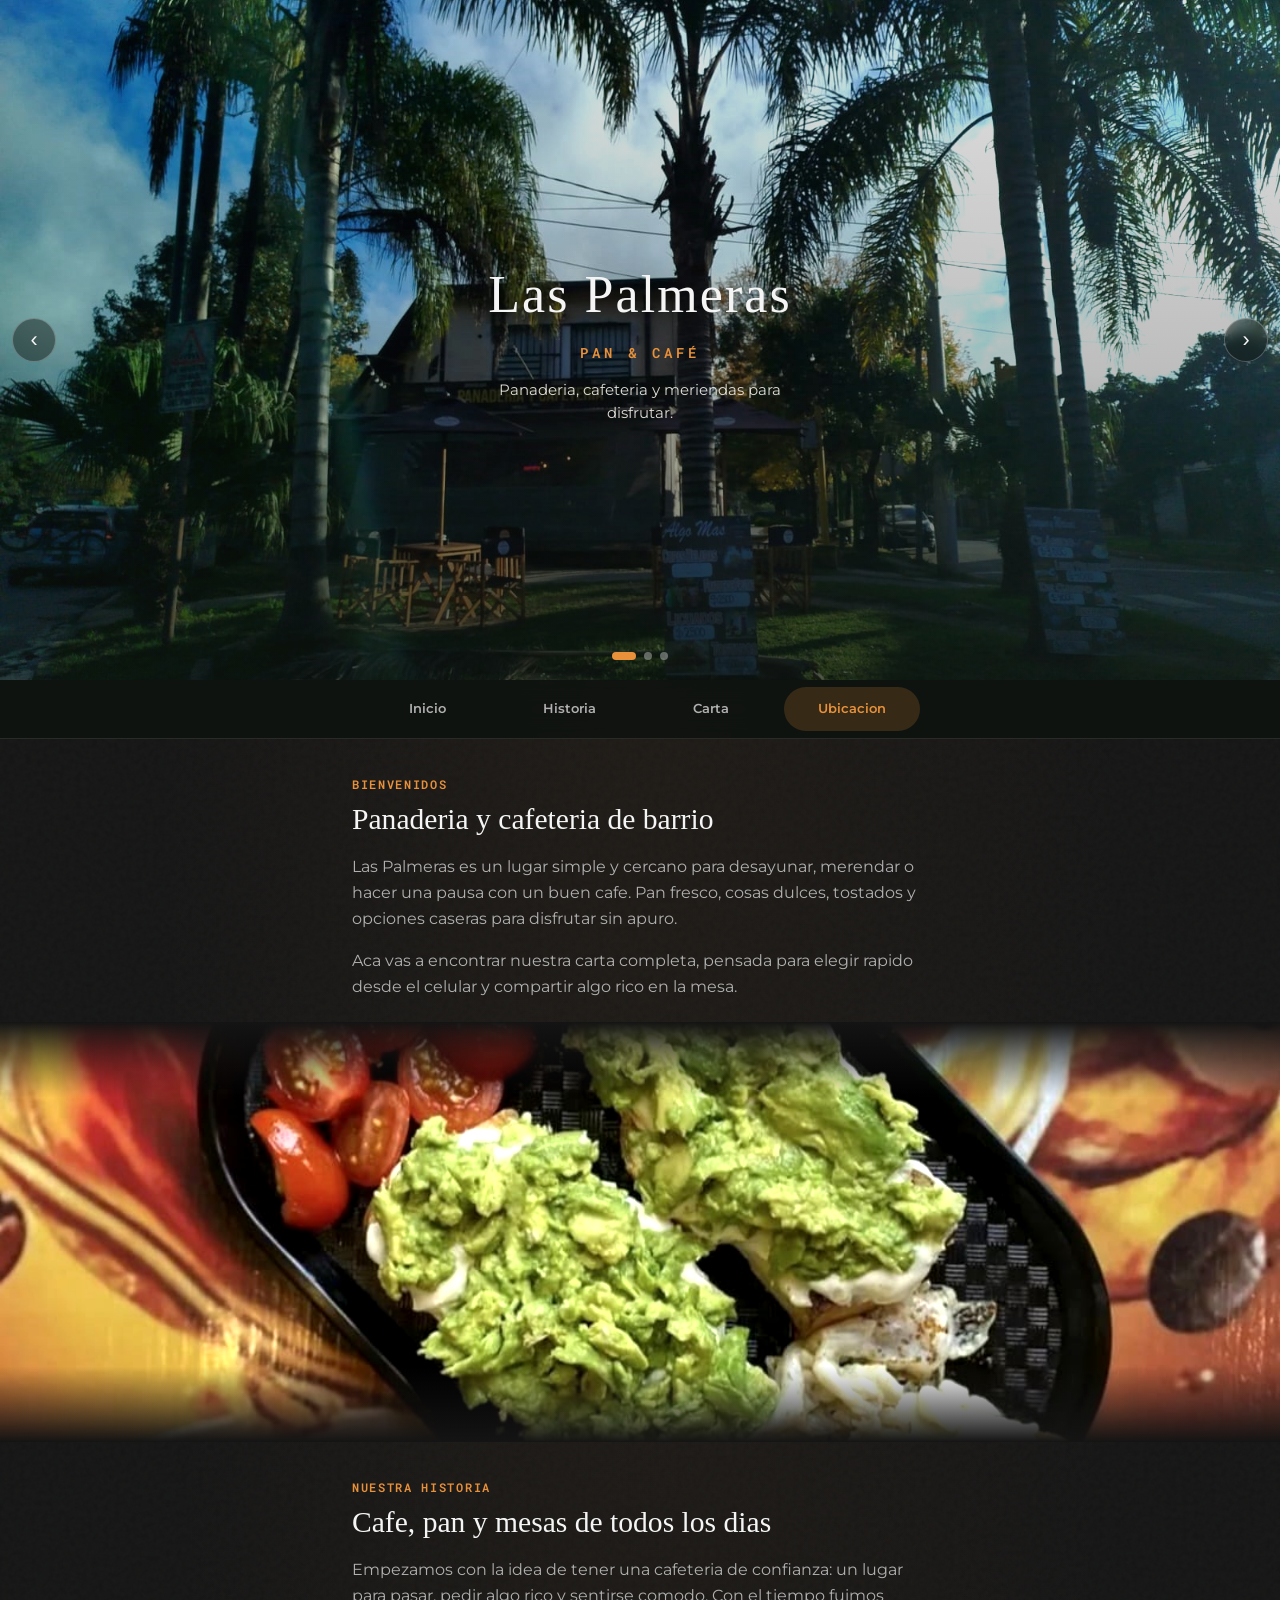
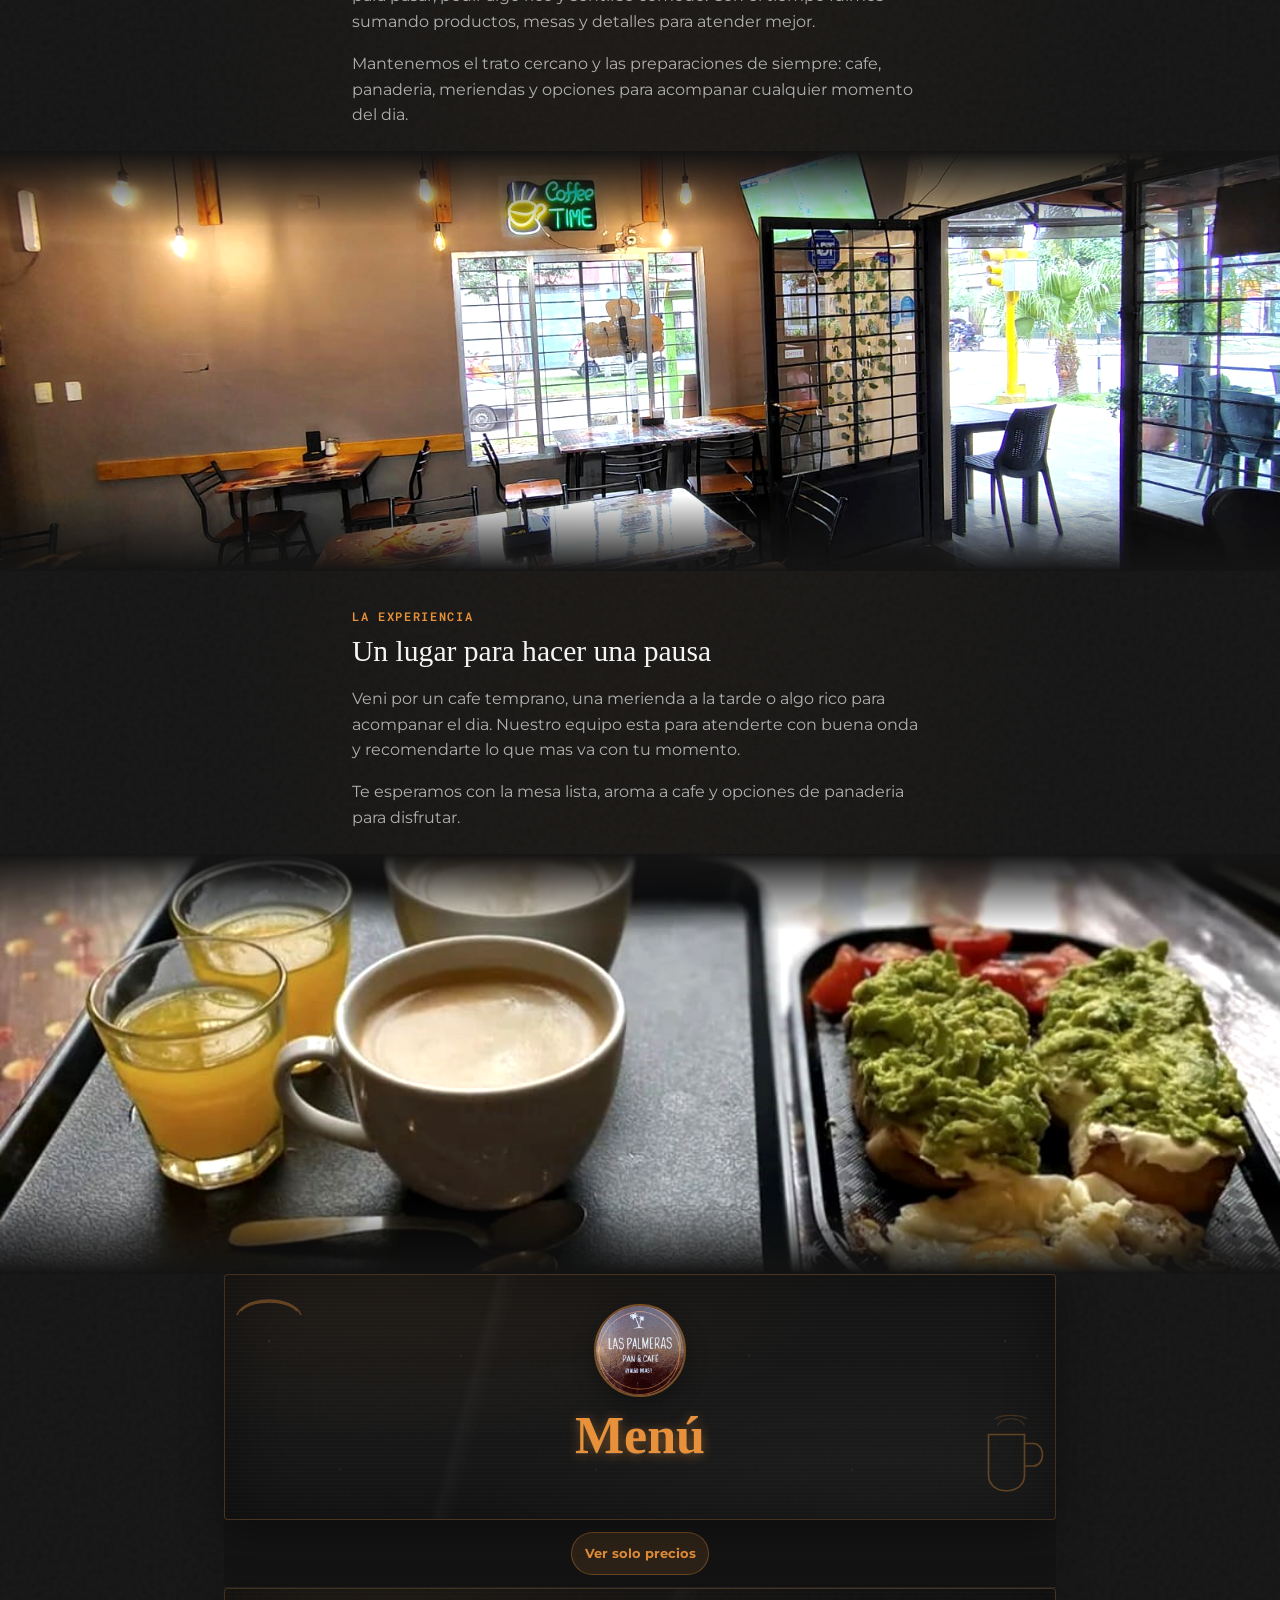
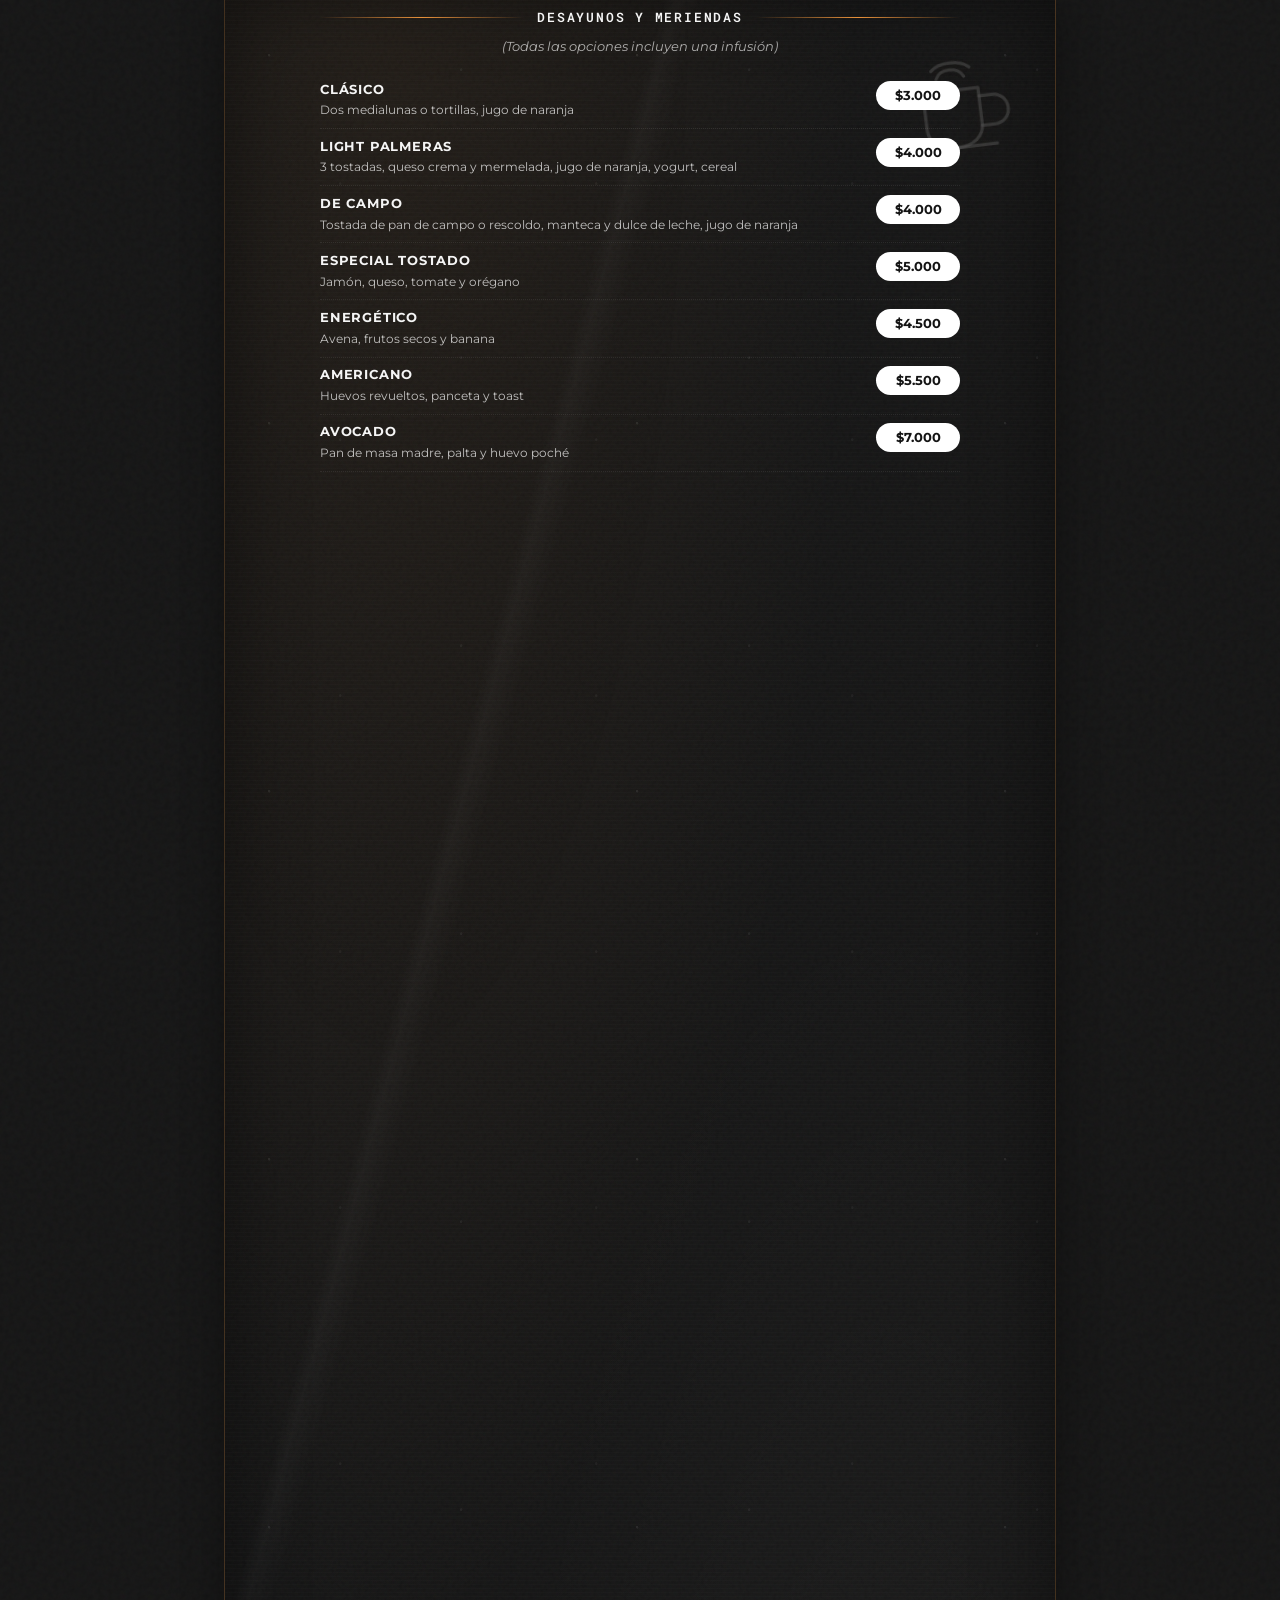
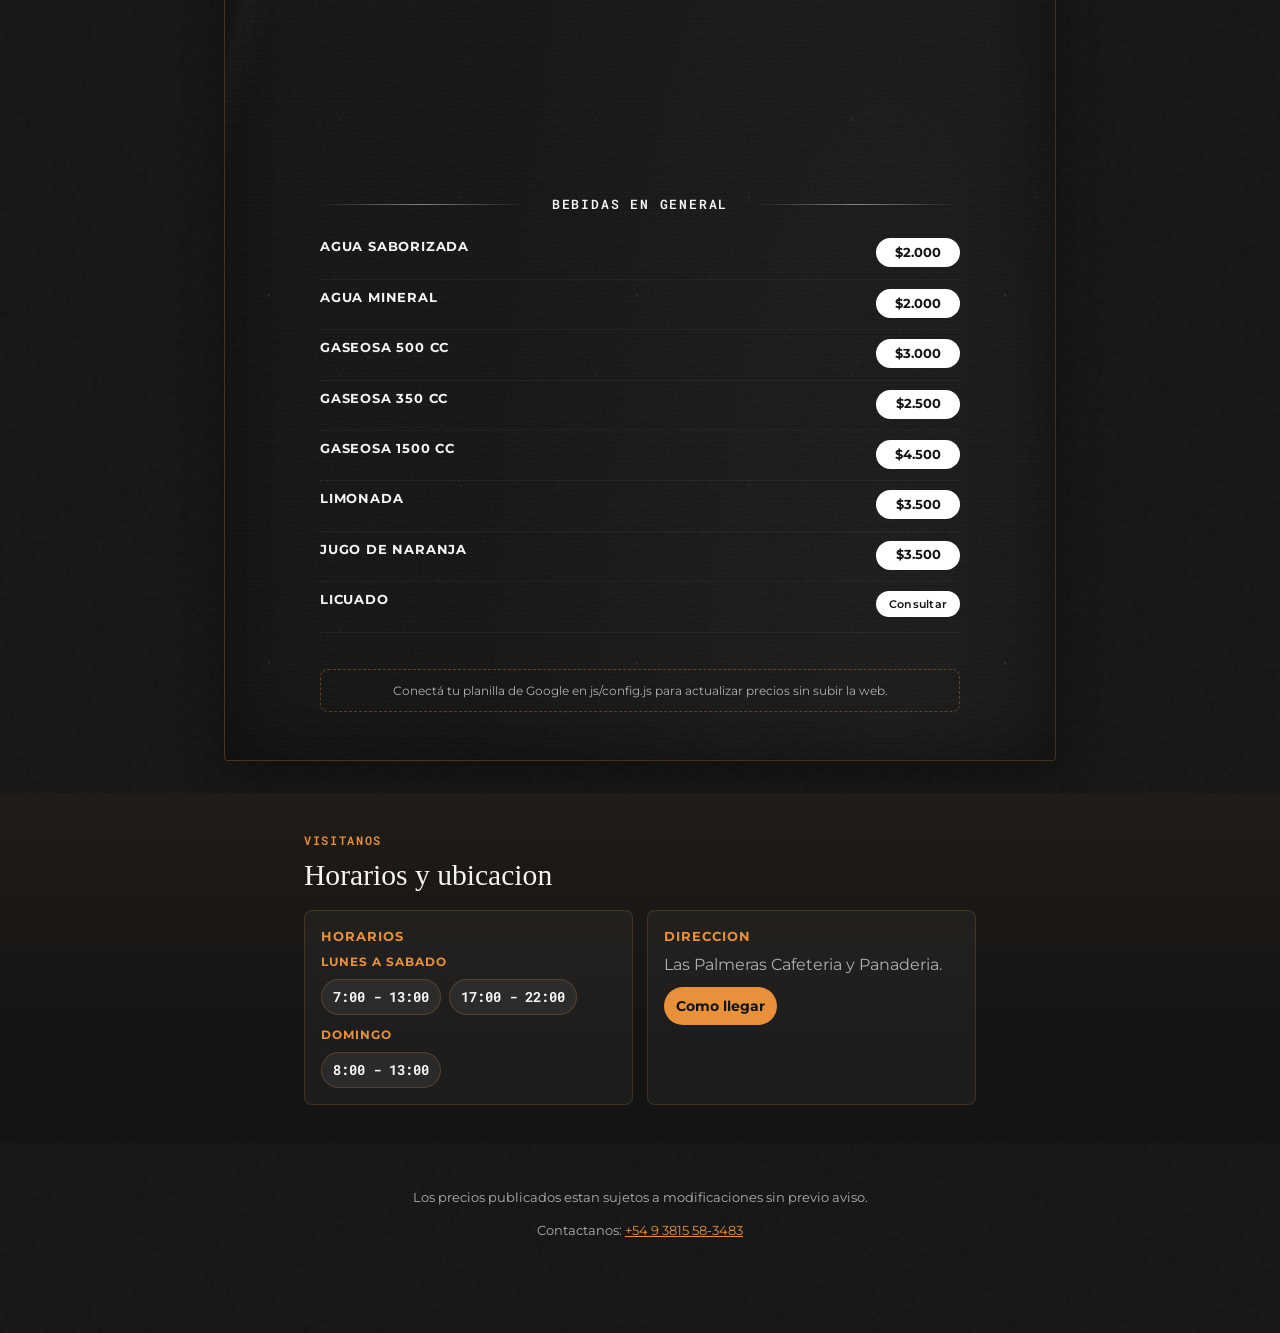
==== commit fa4dd82e: "Update index.html" ====
--- a/index.html
+++ b/index.html
@@ -3,11 +3,11 @@
 <head>
   <meta charset="UTF-8">
   <meta name="viewport" content="width=device-width, initial-scale=1.0, viewport-fit=cover">
-  <meta name="description" content="Las Palmeras Pan &amp; Caf&eacute;. Nuestra historia y carta digital.">
+  <meta name="description" content="Las Palmeras Pan &amp; Caf&eacute;. Nuestra historia y carta digital.">
   <meta name="theme-color" content="#141414">
   <meta name="apple-mobile-web-app-capable" content="yes">
   <meta name="apple-mobile-web-app-status-bar-style" content="black-translucent">
-  <title>Las Palmeras &middot; Pan &amp; Caf&eacute;</title>
+  <title>Las Palmeras &middot; Pan &amp; Caf&eacute;</title>
   <link rel="preconnect" href="https://fonts.googleapis.com">
   <link rel="preconnect" href="https://fonts.gstatic.com" crossorigin>
   <link href="https://fonts.googleapis.com/css2?family=Montserrat:wght@400;600;700&family=Pacifico&family=Roboto+Mono:wght@400;600&display=swap" rel="stylesheet">
@@ -15,16 +15,16 @@
   <link rel="stylesheet" href="css/carta.css">
 </head>
 <body>
-  <!-- Slider: reemplaza slide-1.jpg, slide-2.jpg, slide-3.jpg en images/hero/ -->
-  <section class="hero-slider" aria-label="Las Palmeras Pan y Cafe" aria-roledescription="carrusel">
+  <!-- Slider: reemplaza slide-1.jpg, slide-2.jpg, slide-3.jpg en images/hero/ -->
+  <section class="hero-slider" aria-label="Las Palmeras Pan y Cafe" aria-roledescription="carrusel">
     <div class="hero-slider__track">
       <div class="hero-slider__slide is-active" aria-hidden="false">
         <img src="images/hero/slide-1.jpg" alt="" width="1200" height="800" decoding="async"
           onerror="this.onerror=null;this.src='images/hero/slide-1.svg'">
         <div class="hero-slider__overlay">
           <h1 class="hero-slider__title">Las Palmeras</h1>
-          <p class="hero-slider__tagline">Pan &amp; Caf&eacute;</p>
-          <p class="hero-slider__subtitle">Panaderia, cafeteria y meriendas para disfrutar.</p>
+          <p class="hero-slider__tagline">Pan &amp; Caf&eacute;</p>
+          <p class="hero-slider__subtitle">Panaderia, cafeteria y meriendas para disfrutar.</p>
         </div>
       </div>
       <div class="hero-slider__slide" aria-hidden="true">
@@ -32,8 +32,8 @@
           onerror="this.onerror=null;this.src='images/hero/slide-2.svg'">
         <div class="hero-slider__overlay">
           <h1 class="hero-slider__title">Las Palmeras</h1>
-          <p class="hero-slider__tagline">Pan &amp; Caf&eacute;</p>
-          <p class="hero-slider__subtitle">Cafe, pan fresco y un rincon para quedarse.</p>
+          <p class="hero-slider__tagline">Pan &amp; Caf&eacute;</p>
+          <p class="hero-slider__subtitle">Cafe, pan fresco y un rincon para quedarse.</p>
         </div>
       </div>
       <div class="hero-slider__slide" aria-hidden="true">
@@ -41,55 +41,55 @@
           onerror="this.onerror=null;this.src='images/hero/slide-3.svg'">
         <div class="hero-slider__overlay">
           <h1 class="hero-slider__title">Las Palmeras</h1>
-          <p class="hero-slider__tagline">Pan &amp; Caf&eacute;</p>
-          <p class="hero-slider__subtitle">Desayunos y meriendas con sabor de casa.</p>
+          <p class="hero-slider__tagline">Pan &amp; Caf&eacute;</p>
+          <p class="hero-slider__subtitle">Desayunos y meriendas con sabor de casa.</p>
         </div>
       </div>
     </div>
-    <button type="button" class="hero-slider__btn hero-slider__btn--prev" aria-label="Imagen anterior">&lsaquo;</button>
-    <button type="button" class="hero-slider__btn hero-slider__btn--next" aria-label="Imagen siguiente">&rsaquo;</button>
+    <button type="button" class="hero-slider__btn hero-slider__btn--prev" aria-label="Imagen anterior">&lsaquo;</button>
+    <button type="button" class="hero-slider__btn hero-slider__btn--next" aria-label="Imagen siguiente">&rsaquo;</button>
     <div class="hero-slider__dots" role="tablist" aria-label="Elegir imagen"></div>
   </section>
 
   <nav class="site-nav no-print" aria-label="Secciones del sitio">
-    <a class="site-nav__link is-active" href="#inicio">Inicio</a>
-    <a class="site-nav__link" href="#historia">Historia</a>
-    <a class="site-nav__link" href="#carta">Carta</a>
-    <a class="site-nav__link" href="#ubicacion">Ubicacion</a>
-  </nav>
+    <a class="site-nav__link is-active" href="#inicio">Inicio</a>
+    <a class="site-nav__link" href="#historia">Historia</a>
+    <a class="site-nav__link" href="#carta">Carta</a>
+    <a class="site-nav__link" href="#ubicacion">Ubicacion</a>
+  </nav>
 
   <main>
-    <!-- Presentacion -->
+    <!-- Presentacion -->
     <section id="inicio" class="story-section presentation" data-nav-section aria-labelledby="inicio-title">
-      <p class="story-section__label">Bienvenidos</p>
-      <h2 id="inicio-title" class="story-section__title">Panaderia y cafeteria de barrio</h2>
-      <p class="story-section__text">
-        Las Palmeras es un lugar simple y cercano para desayunar, merendar o hacer una pausa con
-        un buen cafe. Pan fresco, cosas dulces, tostados y opciones caseras para disfrutar sin apuro.
-      </p>
-      <p class="story-section__text">
-        Aca vas a encontrar nuestra carta completa, pensada para elegir rapido desde el celular
-        y compartir algo rico en la mesa.
-      </p>
-    </section>
-
-    <!-- Foto: reemplaza foto-1.jpg en images/historia/ -->
+      <p class="story-section__label">Bienvenidos</p>
+      <h2 id="inicio-title" class="story-section__title">Panaderia y cafeteria de barrio</h2>
+      <p class="story-section__text">
+        Las Palmeras es un lugar simple y cercano para desayunar, merendar o hacer una pausa con
+        un buen cafe. Pan fresco, cosas dulces, tostados y opciones caseras para disfrutar sin apuro.
+      </p>
+      <p class="story-section__text">
+        Aca vas a encontrar nuestra carta completa, pensada para elegir rapido desde el celular
+        y compartir algo rico en la mesa.
+      </p>
+    </section>
+
+    <!-- Foto: reemplaza foto-1.jpg en images/historia/ -->
     <figure class="photo-break" aria-hidden="true">
       <img src="images/historia/foto-1.jpg" alt=""
         onerror="this.onerror=null;this.src='images/historia/foto-1.svg'">
     </figure>
 
     <section id="historia" class="story-section presentation" data-nav-section aria-labelledby="historia-title">
-      <p class="story-section__label">Nuestra historia</p>
-      <h2 id="historia-title" class="story-section__title">Cafe, pan y mesas de todos los dias</h2>
-      <p class="story-section__text">
-        Empezamos con la idea de tener una cafeteria de confianza: un lugar para pasar, pedir algo
-        rico y sentirse comodo. Con el tiempo fuimos sumando productos, mesas y detalles para atender mejor.
-      </p>
-      <p class="story-section__text">
-        Mantenemos el trato cercano y las preparaciones de siempre: cafe, panaderia, meriendas
-        y opciones para acompanar cualquier momento del dia.
-      </p>
+      <p class="story-section__label">Nuestra historia</p>
+      <h2 id="historia-title" class="story-section__title">Cafe, pan y mesas de todos los dias</h2>
+      <p class="story-section__text">
+        Empezamos con la idea de tener una cafeteria de confianza: un lugar para pasar, pedir algo
+        rico y sentirse comodo. Con el tiempo fuimos sumando productos, mesas y detalles para atender mejor.
+      </p>
+      <p class="story-section__text">
+        Mantenemos el trato cercano y las preparaciones de siempre: cafe, panaderia, meriendas
+        y opciones para acompanar cualquier momento del dia.
+      </p>
     </section>
 
     <figure class="photo-break" aria-hidden="true">
@@ -98,25 +98,25 @@
     </figure>
 
     <section class="story-section presentation" aria-labelledby="experiencia-title">
-      <p class="story-section__label">La experiencia</p>
-      <h2 id="experiencia-title" class="story-section__title">Un lugar para hacer una pausa</h2>
-      <p class="story-section__text">
-        Veni por un cafe temprano, una merienda a la tarde o algo rico para acompanar el dia.
-        Nuestro equipo esta para atenderte con buena onda y recomendarte lo que mas va con tu momento.
-      </p>
-      <p class="story-section__text">
-        Te esperamos con la mesa lista, aroma a cafe y opciones de panaderia para disfrutar.
-      </p>
-    </section>
-
-    <figure class="photo-break" aria-hidden="true">
-      <img src="images/historia/foto-3.jpg" alt=""
-        onerror="this.onerror=null;this.src='images/historia/foto-3.svg'">
-    </figure>
-
-    <!-- Carta estilo pizarra (como menu impreso) -->
-    <section id="carta" class="carta-section" data-nav-section aria-labelledby="carta-title">
-      <h2 id="carta-title" class="visually-hidden">Men&uacute; Las Palmeras</h2>
+      <p class="story-section__label">La experiencia</p>
+      <h2 id="experiencia-title" class="story-section__title">Un lugar para hacer una pausa</h2>
+      <p class="story-section__text">
+        Veni por un cafe temprano, una merienda a la tarde o algo rico para acompanar el dia.
+        Nuestro equipo esta para atenderte con buena onda y recomendarte lo que mas va con tu momento.
+      </p>
+      <p class="story-section__text">
+        Te esperamos con la mesa lista, aroma a cafe y opciones de panaderia para disfrutar.
+      </p>
+    </section>
+
+    <figure class="photo-break" aria-hidden="true">
+      <img src="images/historia/foto-3.jpg" alt=""
+        onerror="this.onerror=null;this.src='images/historia/foto-3.svg'">
+    </figure>
+
+    <!-- Carta estilo pizarra (como menu impreso) -->
+    <section id="carta" class="carta-section" data-nav-section aria-labelledby="carta-title">
+      <h2 id="carta-title" class="visually-hidden">Men&uacute; Las Palmeras</h2>
 
       <div class="carta-board">
         <svg class="carta-board__deco carta-board__deco--coffee" viewBox="0 0 64 80" fill="none" aria-hidden="true">
@@ -128,88 +128,88 @@
           <path stroke="currentColor" stroke-width="1.5" d="M8 36c8-20 56-20 64 0M12 32c10-12 46-12 56 0M16 28c8-8 40-8 48 0"/>
         </svg>
 
-        <header class="carta-board__header">
-          <img class="carta-logo carta-logo--photo" src="images/menu/logo-carta.jpg" width="220" height="220" alt="Las Palmeras Pan y Cafe">
-          <p class="carta-menu-script" aria-hidden="false">Men&uacute;</p>
-        </header>
-      </div>
-
-      <div class="carta-tools no-print" aria-label="Herramientas de la carta">
-        <button type="button" class="carta-toggle" id="btn-compact-menu" aria-pressed="false">
-          Ver solo precios
-        </button>
-      </div>
-
-      <div class="carta-board carta-board--menu">
-        <div class="carta-doodles no-print" aria-hidden="true">
-          <svg class="carta-doodle carta-doodle--cup" viewBox="0 0 120 120" fill="none">
-            <path d="M28 42h52v34c0 12-10 20-26 20S28 88 28 76V42z" />
-            <path d="M80 50h12c8 0 14 6 14 14s-6 14-14 14H80" />
-            <path d="M42 30c4-10 22-10 26 0M38 22c8-8 28-8 36 0" />
-            <path d="M34 96h58" />
-          </svg>
-          <svg class="carta-doodle carta-doodle--bread" viewBox="0 0 150 110" fill="none">
-            <path d="M18 72c18-28 96-28 114 0" />
-            <path d="M26 64c18-18 84-18 102 0" />
-            <path d="M35 58c14-10 58-12 80-2" />
-            <path d="M38 76c8 8 18 12 30 12h48c10 0 18-5 24-14" />
-            <path d="M55 52c-4 10-2 18 8 24M78 48c-5 11-2 20 10 28M102 50c-4 10-1 18 8 24" />
-          </svg>
-          <svg class="carta-doodle carta-doodle--beans" viewBox="0 0 110 120" fill="none">
-            <path d="M35 34c15-9 30 0 28 17-2 15-18 28-32 21-14-8-10-29 4-38z" />
-            <path d="M41 36c-3 13 0 24 13 34" />
-            <path d="M70 70c15-9 30 0 28 17-2 15-18 28-32 21-14-8-10-29 4-38z" />
-            <path d="M76 72c-3 13 0 24 13 34" />
-          </svg>
-        </div>
-        <div id="menu-content" class="carta-content">
+        <header class="carta-board__header">
+          <img class="carta-logo carta-logo--photo" src="images/menu/logo-carta.jpg" width="220" height="220" alt="Las Palmeras Pan y Cafe">
+          <p class="carta-menu-script" aria-hidden="false">Men&uacute;</p>
+        </header>
+      </div>
+
+      <div class="carta-tools no-print" aria-label="Herramientas de la carta">
+        <button type="button" class="carta-toggle" id="btn-compact-menu" aria-pressed="false">
+          Ver solo precios
+        </button>
+      </div>
+
+      <div class="carta-board carta-board--menu">
+        <div class="carta-doodles no-print" aria-hidden="true">
+          <svg class="carta-doodle carta-doodle--cup" viewBox="0 0 120 120" fill="none">
+            <path d="M28 42h52v34c0 12-10 20-26 20S28 88 28 76V42z" />
+            <path d="M80 50h12c8 0 14 6 14 14s-6 14-14 14H80" />
+            <path d="M42 30c4-10 22-10 26 0M38 22c8-8 28-8 36 0" />
+            <path d="M34 96h58" />
+          </svg>
+          <svg class="carta-doodle carta-doodle--bread" viewBox="0 0 150 110" fill="none">
+            <path d="M18 72c18-28 96-28 114 0" />
+            <path d="M26 64c18-18 84-18 102 0" />
+            <path d="M35 58c14-10 58-12 80-2" />
+            <path d="M38 76c8 8 18 12 30 12h48c10 0 18-5 24-14" />
+            <path d="M55 52c-4 10-2 18 8 24M78 48c-5 11-2 20 10 28M102 50c-4 10-1 18 8 24" />
+          </svg>
+          <svg class="carta-doodle carta-doodle--beans" viewBox="0 0 110 120" fill="none">
+            <path d="M35 34c15-9 30 0 28 17-2 15-18 28-32 21-14-8-10-29 4-38z" />
+            <path d="M41 36c-3 13 0 24 13 34" />
+            <path d="M70 70c15-9 30 0 28 17-2 15-18 28-32 21-14-8-10-29 4-38z" />
+            <path d="M76 72c-3 13 0 24 13 34" />
+          </svg>
+        </div>
+        <div id="menu-content" class="carta-content">
           <div class="carta-photos no-print" aria-hidden="true">
             <img class="carta-photos__img" src="images/menu/desayuno.jpg" alt=""
               onerror="this.parentElement.style.display='none'">
             <img class="carta-photos__img" src="images/menu/cafe.jpg" alt=""
               onerror="this.style.visibility='hidden'">
           </div>
-          <p id="menu-loading" class="carta-loading">Cargando carta&hellip;</p>
-          <!-- El menu se genera desde Google Sheets (js/menu-sheets.js) -->
-        </div>
-      </div>
-    </section>
-
-    <section id="ubicacion" class="visit-section reveal-on-scroll" data-nav-section aria-labelledby="ubicacion-title">
-      <div class="visit-section__inner">
-        <p class="story-section__label">Visitanos</p>
-        <h2 id="ubicacion-title" class="story-section__title">Horarios y ubicacion</h2>
-        <div class="visit-grid">
-          <article class="visit-item">
-            <h3 class="visit-item__title">Horarios</h3>
-            <div class="visit-hours" aria-label="Horarios de atencion">
-              <div class="visit-hours__group">
-                <span class="visit-hours__days">Lunes a sabado</span>
-                <span class="visit-hours__time">7:00 - 12:00</span>
-                <span class="visit-hours__time">17:00 - 21:30</span>
-              </div>
-              <div class="visit-hours__group">
-                <span class="visit-hours__days">Domingo</span>
-                <span class="visit-hours__time">7:00 - 12:00</span>
-              </div>
-            </div>
-          </article>
-          <article class="visit-item">
-            <h3 class="visit-item__title">Direccion</h3>
-            <p class="visit-item__text">Las Palmeras Cafeteria y Panaderia.</p>
-            <a class="visit-item__link" href="https://www.google.com/maps/place/Las+Palmeras+Cafeter%C3%ADa+y+Panader%C3%ADa/@-26.7377861,-65.2622678,17z/data=!3m1!4b1!4m6!3m5!1s0x9422678ffcbb09a5:0x3ec34a0fb969a9a2!8m2!3d-26.7377909!4d-65.2596929!16s%2Fg%2F11w7pt9z7v?entry=ttu&g_ep=EgoyMDI2MDYwMS4wIKXMDSoASAFQAw%3D%3D" target="_blank" rel="noopener">Como llegar</a>
-          </article>
-        </div>
-      </div>
-    </section>
-  </main>
-
-  <footer class="site-footer no-print">
-    <p>Los precios publicados estan sujetos a modificaciones sin previo aviso.</p>
-    <p>Contactanos: <a href="tel:+5493815583483">+54 9 3815 58-3483</a></p>
-  </footer>
-
-  <script src="js/config.js"></script>
+          <p id="menu-loading" class="carta-loading">Cargando carta&hellip;</p>
+          <!-- El menu se genera desde Google Sheets (js/menu-sheets.js) -->
+        </div>
+      </div>
+    </section>
+
+    <section id="ubicacion" class="visit-section reveal-on-scroll" data-nav-section aria-labelledby="ubicacion-title">
+      <div class="visit-section__inner">
+        <p class="story-section__label">Visitanos</p>
+        <h2 id="ubicacion-title" class="story-section__title">Horarios y ubicacion</h2>
+        <div class="visit-grid">
+          <article class="visit-item">
+            <h3 class="visit-item__title">Horarios</h3>
+            <div class="visit-hours" aria-label="Horarios de atencion">
+              <div class="visit-hours__group">
+                <span class="visit-hours__days">Lunes a sabado</span>
+                <span class="visit-hours__time">7:00 - 13:00</span>
+                <span class="visit-hours__time">17:00 - 22:00</span>
+              </div>
+              <div class="visit-hours__group">
+                <span class="visit-hours__days">Domingo</span>
+                <span class="visit-hours__time">8:00 - 13:00</span>
+              </div>
+            </div>
+          </article>
+          <article class="visit-item">
+            <h3 class="visit-item__title">Direccion</h3>
+            <p class="visit-item__text">Las Palmeras Cafeteria y Panaderia.</p>
+            <a class="visit-item__link" href="https://www.google.com/maps/place/Las+Palmeras+Cafeter%C3%ADa+y+Panader%C3%ADa/@-26.7377861,-65.2622678,17z/data=!3m1!4b1!4m6!3m5!1s0x9422678ffcbb09a5:0x3ec34a0fb969a9a2!8m2!3d-26.7377909!4d-65.2596929!16s%2Fg%2F11w7pt9z7v?entry=ttu&g_ep=EgoyMDI2MDYwMS4wIKXMDSoASAFQAw%3D%3D" target="_blank" rel="noopener">Como llegar</a>
+          </article>
+        </div>
+      </div>
+    </section>
+  </main>
+
+  <footer class="site-footer no-print">
+    <p>Los precios publicados estan sujetos a modificaciones sin previo aviso.</p>
+    <p>Contactanos: <a href="tel:+5493815583483">+54 9 3815 58-3483</a></p>
+  </footer>
+
+  <script src="js/config.js"></script>
   <script src="js/menu-sheets.js" defer></script>
   <script src="js/slider.js" defer></script>
   <script src="js/site.js" defer></script>
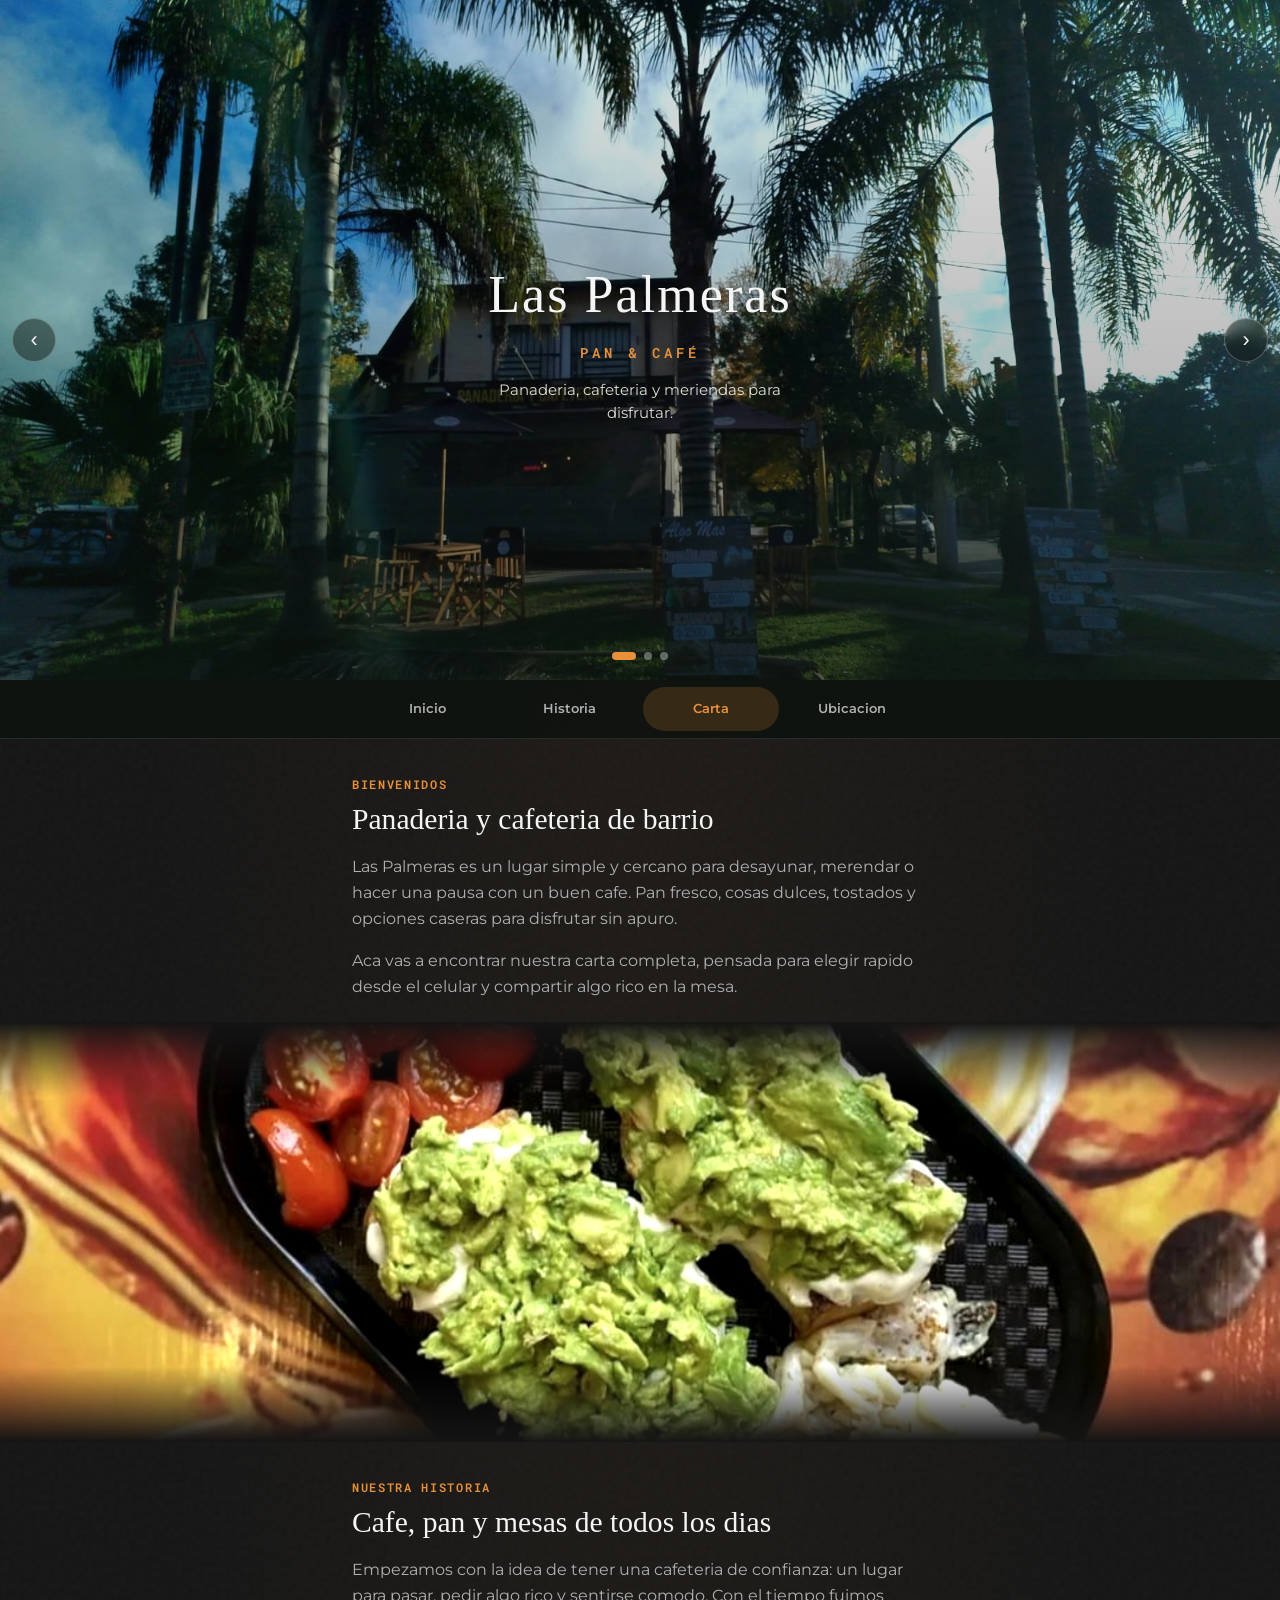
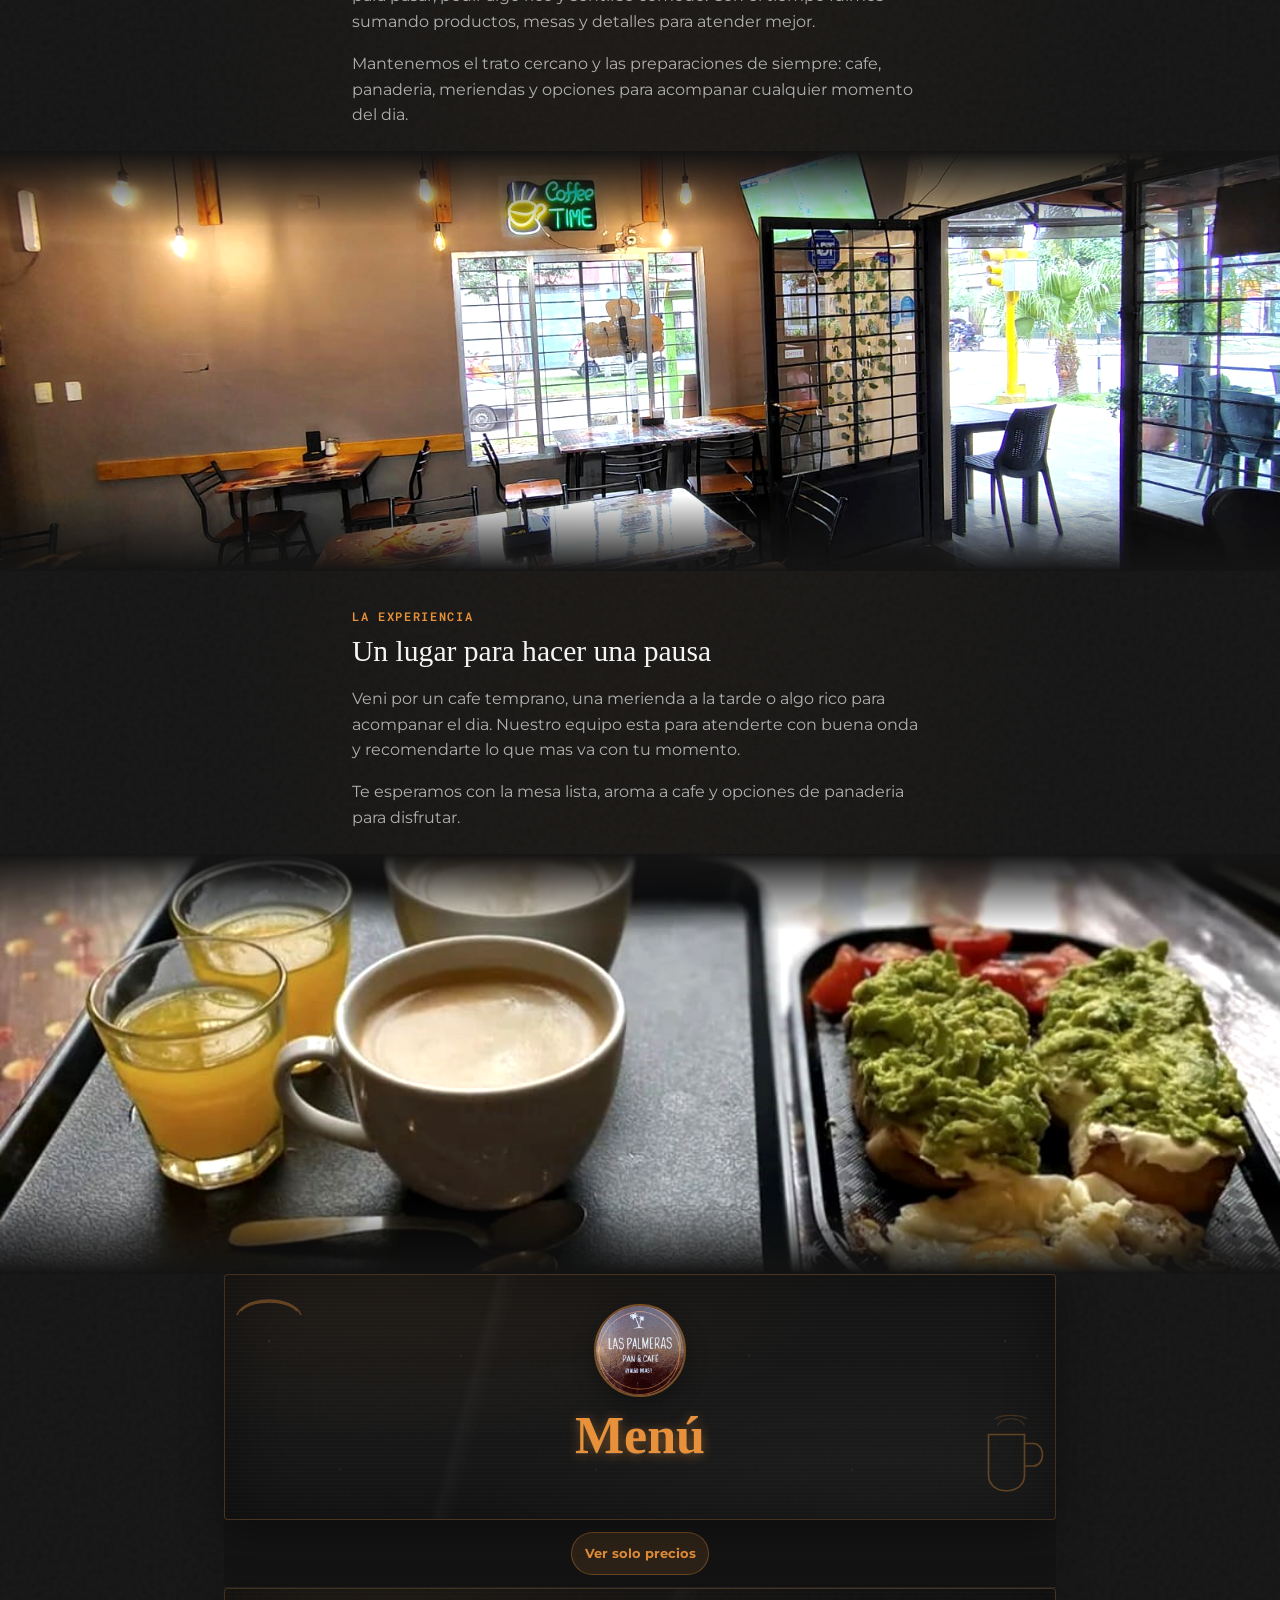
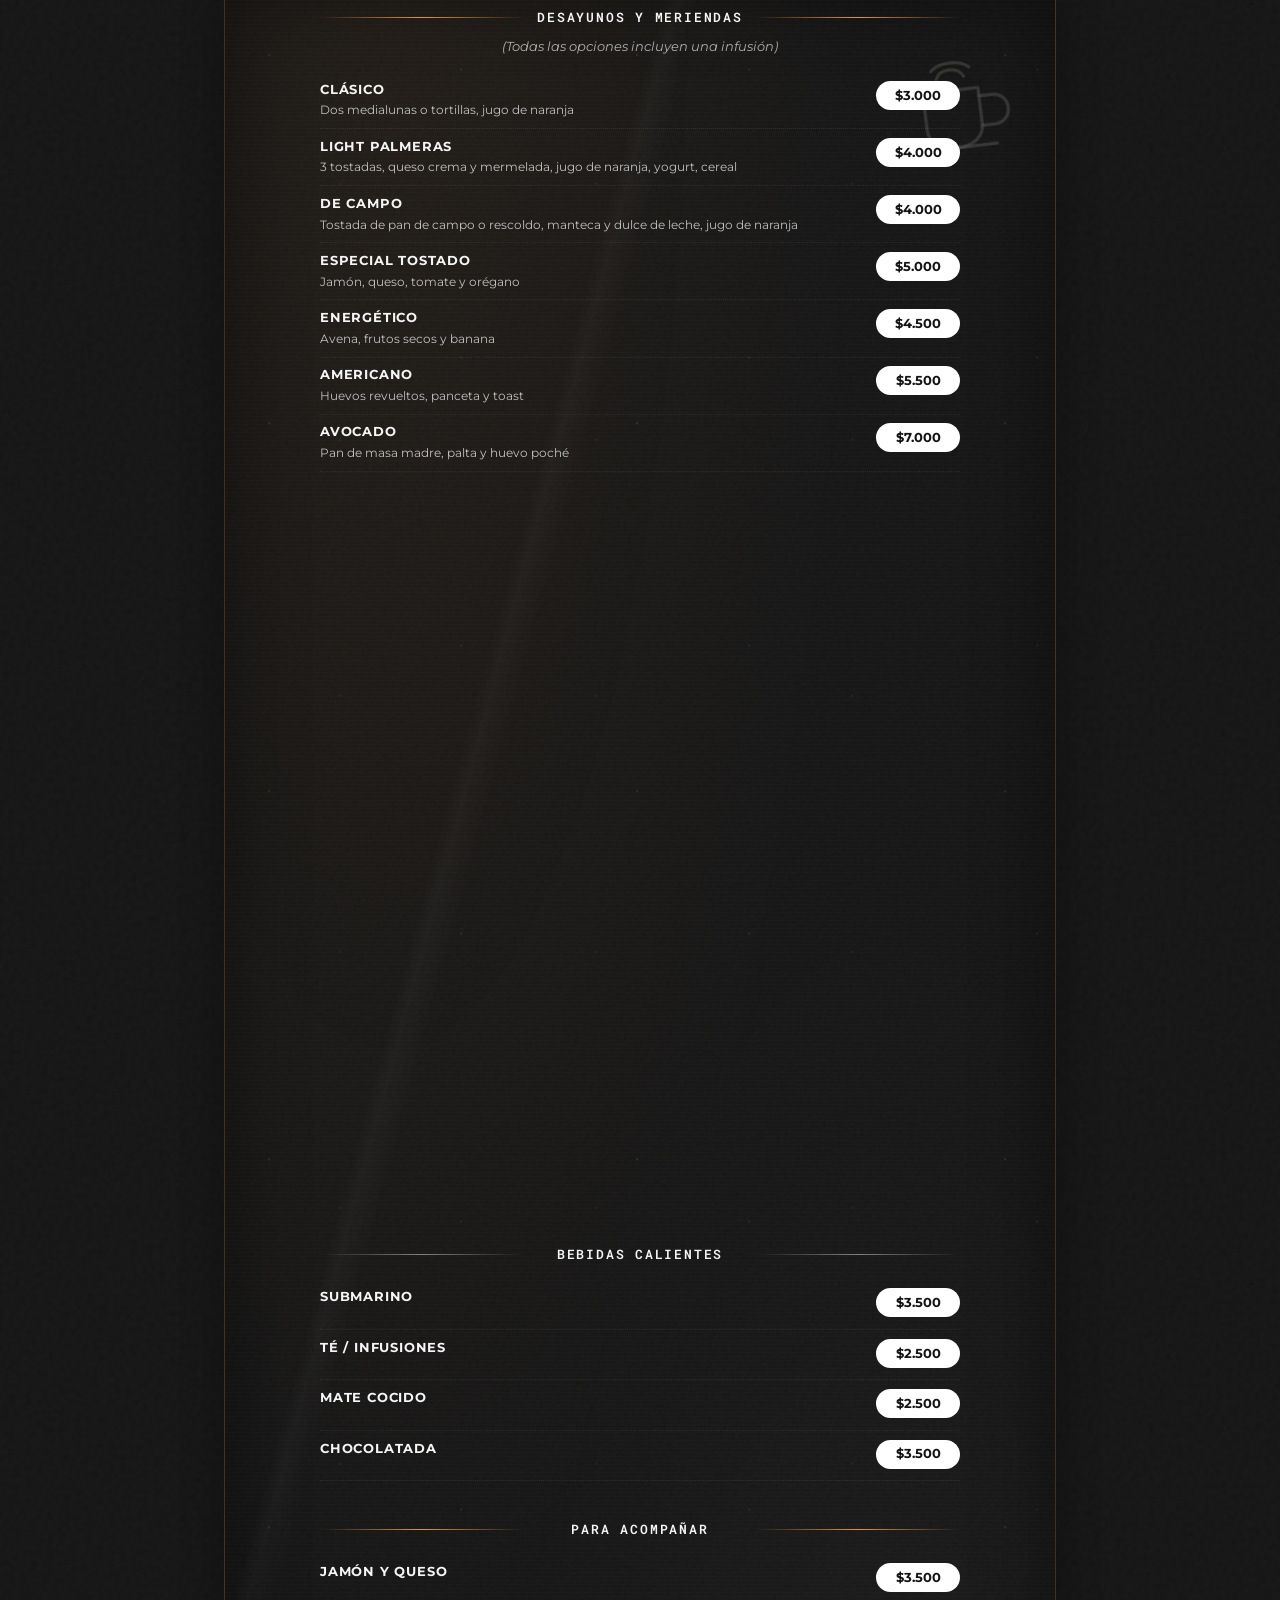
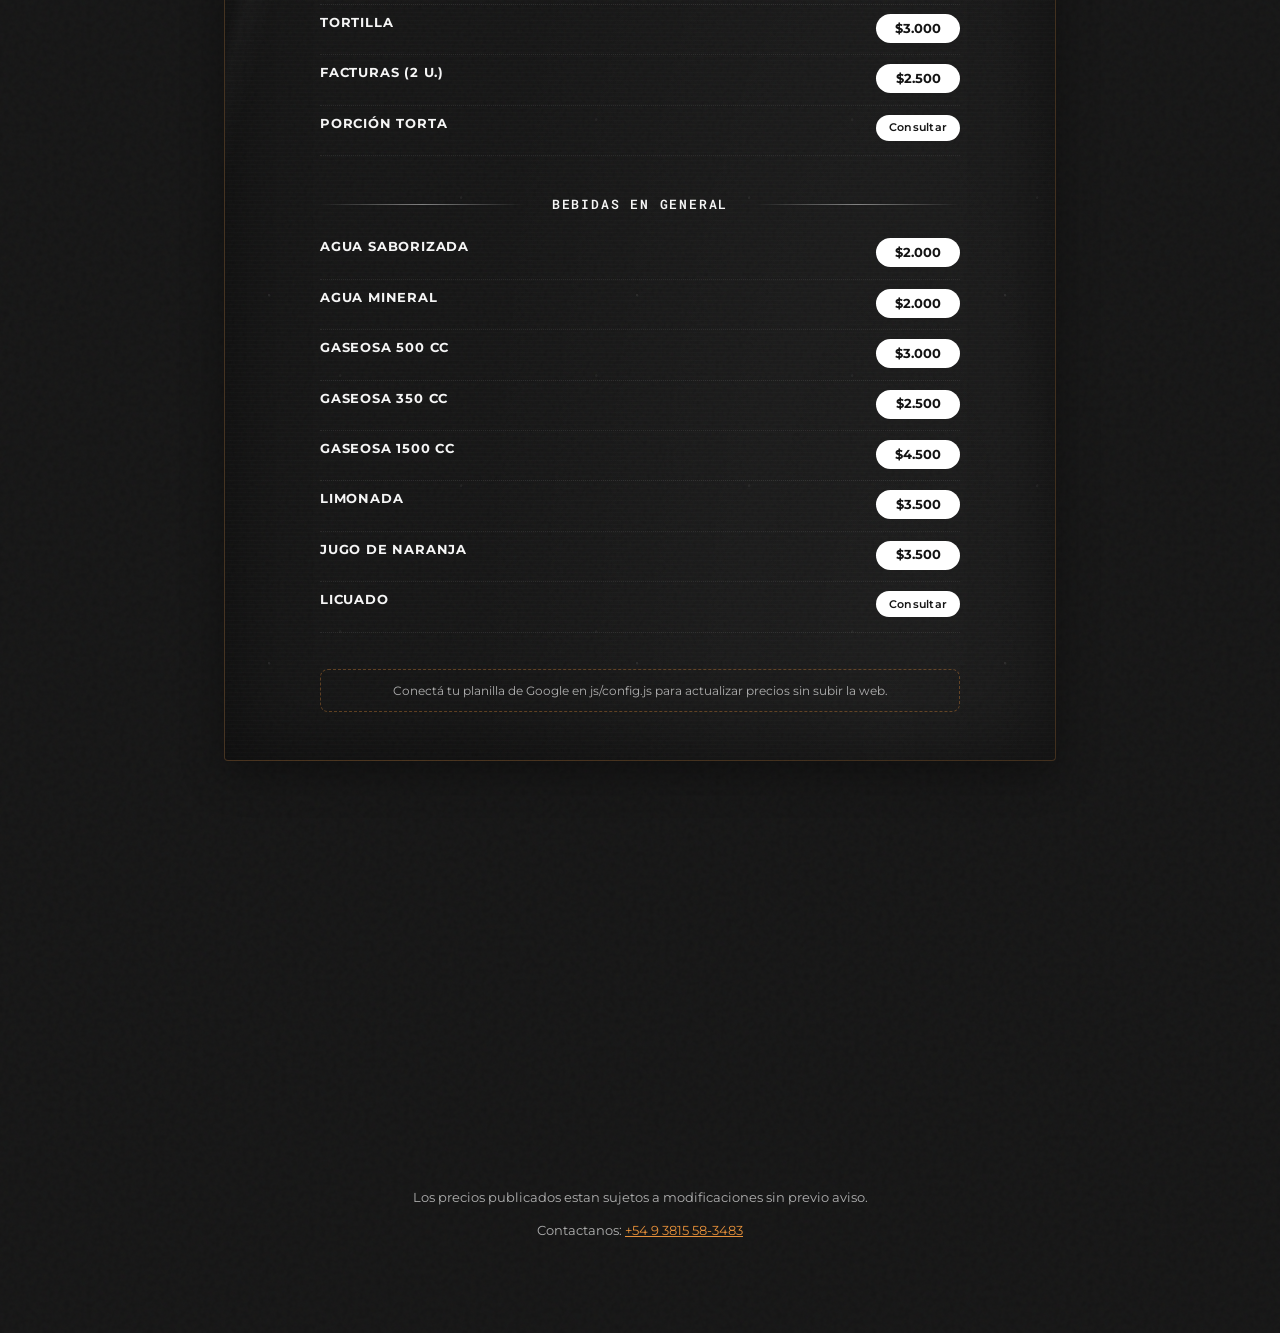
==== commit e194a0c7: "Initial commit" ====
--- a/index.html
+++ b/index.html
@@ -1,219 +1,219 @@
-﻿<!DOCTYPE html>
-<html lang="es">
-<head>
-  <meta charset="UTF-8">
-  <meta name="viewport" content="width=device-width, initial-scale=1.0, viewport-fit=cover">
-  <meta name="description" content="Las Palmeras Pan &amp; Caf&eacute;. Nuestra historia y carta digital.">
-  <meta name="theme-color" content="#141414">
-  <meta name="apple-mobile-web-app-capable" content="yes">
-  <meta name="apple-mobile-web-app-status-bar-style" content="black-translucent">
-  <title>Las Palmeras &middot; Pan &amp; Caf&eacute;</title>
-  <link rel="preconnect" href="https://fonts.googleapis.com">
-  <link rel="preconnect" href="https://fonts.gstatic.com" crossorigin>
-  <link href="https://fonts.googleapis.com/css2?family=Montserrat:wght@400;600;700&family=Pacifico&family=Roboto+Mono:wght@400;600&display=swap" rel="stylesheet">
-  <link rel="stylesheet" href="css/menu.css">
-  <link rel="stylesheet" href="css/carta.css">
-</head>
-<body>
-  <!-- Slider: reemplaza slide-1.jpg, slide-2.jpg, slide-3.jpg en images/hero/ -->
-  <section class="hero-slider" aria-label="Las Palmeras Pan y Cafe" aria-roledescription="carrusel">
-    <div class="hero-slider__track">
-      <div class="hero-slider__slide is-active" aria-hidden="false">
-        <img src="images/hero/slide-1.jpg" alt="" width="1200" height="800" decoding="async"
-          onerror="this.onerror=null;this.src='images/hero/slide-1.svg'">
-        <div class="hero-slider__overlay">
-          <h1 class="hero-slider__title">Las Palmeras</h1>
-          <p class="hero-slider__tagline">Pan &amp; Caf&eacute;</p>
-          <p class="hero-slider__subtitle">Panaderia, cafeteria y meriendas para disfrutar.</p>
-        </div>
-      </div>
-      <div class="hero-slider__slide" aria-hidden="true">
-        <img src="images/hero/slide-2.jpg" alt="" width="1200" height="800" loading="lazy"
-          onerror="this.onerror=null;this.src='images/hero/slide-2.svg'">
-        <div class="hero-slider__overlay">
-          <h1 class="hero-slider__title">Las Palmeras</h1>
-          <p class="hero-slider__tagline">Pan &amp; Caf&eacute;</p>
-          <p class="hero-slider__subtitle">Cafe, pan fresco y un rincon para quedarse.</p>
-        </div>
-      </div>
-      <div class="hero-slider__slide" aria-hidden="true">
-        <img src="images/hero/slide-3.jpg" alt="" width="1200" height="800" loading="lazy"
-          onerror="this.onerror=null;this.src='images/hero/slide-3.svg'">
-        <div class="hero-slider__overlay">
-          <h1 class="hero-slider__title">Las Palmeras</h1>
-          <p class="hero-slider__tagline">Pan &amp; Caf&eacute;</p>
-          <p class="hero-slider__subtitle">Desayunos y meriendas con sabor de casa.</p>
-        </div>
-      </div>
-    </div>
-    <button type="button" class="hero-slider__btn hero-slider__btn--prev" aria-label="Imagen anterior">&lsaquo;</button>
-    <button type="button" class="hero-slider__btn hero-slider__btn--next" aria-label="Imagen siguiente">&rsaquo;</button>
-    <div class="hero-slider__dots" role="tablist" aria-label="Elegir imagen"></div>
-  </section>
-
-  <nav class="site-nav no-print" aria-label="Secciones del sitio">
-    <a class="site-nav__link is-active" href="#inicio">Inicio</a>
-    <a class="site-nav__link" href="#historia">Historia</a>
-    <a class="site-nav__link" href="#carta">Carta</a>
-    <a class="site-nav__link" href="#ubicacion">Ubicacion</a>
-  </nav>
-
-  <main>
-    <!-- Presentacion -->
-    <section id="inicio" class="story-section presentation" data-nav-section aria-labelledby="inicio-title">
-      <p class="story-section__label">Bienvenidos</p>
-      <h2 id="inicio-title" class="story-section__title">Panaderia y cafeteria de barrio</h2>
-      <p class="story-section__text">
-        Las Palmeras es un lugar simple y cercano para desayunar, merendar o hacer una pausa con
-        un buen cafe. Pan fresco, cosas dulces, tostados y opciones caseras para disfrutar sin apuro.
-      </p>
-      <p class="story-section__text">
-        Aca vas a encontrar nuestra carta completa, pensada para elegir rapido desde el celular
-        y compartir algo rico en la mesa.
-      </p>
-    </section>
-
-    <!-- Foto: reemplaza foto-1.jpg en images/historia/ -->
-    <figure class="photo-break" aria-hidden="true">
-      <img src="images/historia/foto-1.jpg" alt=""
-        onerror="this.onerror=null;this.src='images/historia/foto-1.svg'">
-    </figure>
-
-    <section id="historia" class="story-section presentation" data-nav-section aria-labelledby="historia-title">
-      <p class="story-section__label">Nuestra historia</p>
-      <h2 id="historia-title" class="story-section__title">Cafe, pan y mesas de todos los dias</h2>
-      <p class="story-section__text">
-        Empezamos con la idea de tener una cafeteria de confianza: un lugar para pasar, pedir algo
-        rico y sentirse comodo. Con el tiempo fuimos sumando productos, mesas y detalles para atender mejor.
-      </p>
-      <p class="story-section__text">
-        Mantenemos el trato cercano y las preparaciones de siempre: cafe, panaderia, meriendas
-        y opciones para acompanar cualquier momento del dia.
-      </p>
-    </section>
-
-    <figure class="photo-break" aria-hidden="true">
-      <img src="images/historia/foto-2.jpg" alt=""
-        onerror="this.onerror=null;this.src='images/historia/foto-2.svg'">
-    </figure>
-
-    <section class="story-section presentation" aria-labelledby="experiencia-title">
-      <p class="story-section__label">La experiencia</p>
-      <h2 id="experiencia-title" class="story-section__title">Un lugar para hacer una pausa</h2>
-      <p class="story-section__text">
-        Veni por un cafe temprano, una merienda a la tarde o algo rico para acompanar el dia.
-        Nuestro equipo esta para atenderte con buena onda y recomendarte lo que mas va con tu momento.
-      </p>
-      <p class="story-section__text">
-        Te esperamos con la mesa lista, aroma a cafe y opciones de panaderia para disfrutar.
-      </p>
-    </section>
-
-    <figure class="photo-break" aria-hidden="true">
-      <img src="images/historia/foto-3.jpg" alt=""
-        onerror="this.onerror=null;this.src='images/historia/foto-3.svg'">
-    </figure>
-
-    <!-- Carta estilo pizarra (como menu impreso) -->
-    <section id="carta" class="carta-section" data-nav-section aria-labelledby="carta-title">
-      <h2 id="carta-title" class="visually-hidden">Men&uacute; Las Palmeras</h2>
-
-      <div class="carta-board">
-        <svg class="carta-board__deco carta-board__deco--coffee" viewBox="0 0 64 80" fill="none" aria-hidden="true">
-          <path stroke="currentColor" stroke-width="1.5" d="M12 28h32v36c0 8-6 14-16 14s-16-6-16-14V28z"/>
-          <path stroke="currentColor" stroke-width="1.5" d="M44 36h8c4 0 8 4 8 10s-4 10-8 10h-8"/>
-          <path stroke="currentColor" stroke-width="1" opacity="0.6" d="M20 20c4-8 20-8 24 0M18 14c6-4 22-4 28 0"/>
-        </svg>
-        <svg class="carta-board__deco carta-board__deco--croissant" viewBox="0 0 80 48" fill="none" aria-hidden="true">
-          <path stroke="currentColor" stroke-width="1.5" d="M8 36c8-20 56-20 64 0M12 32c10-12 46-12 56 0M16 28c8-8 40-8 48 0"/>
-        </svg>
-
-        <header class="carta-board__header">
-          <img class="carta-logo carta-logo--photo" src="images/menu/logo-carta.jpg" width="220" height="220" alt="Las Palmeras Pan y Cafe">
-          <p class="carta-menu-script" aria-hidden="false">Men&uacute;</p>
-        </header>
-      </div>
-
-      <div class="carta-tools no-print" aria-label="Herramientas de la carta">
-        <button type="button" class="carta-toggle" id="btn-compact-menu" aria-pressed="false">
-          Ver solo precios
-        </button>
-      </div>
-
-      <div class="carta-board carta-board--menu">
-        <div class="carta-doodles no-print" aria-hidden="true">
-          <svg class="carta-doodle carta-doodle--cup" viewBox="0 0 120 120" fill="none">
-            <path d="M28 42h52v34c0 12-10 20-26 20S28 88 28 76V42z" />
-            <path d="M80 50h12c8 0 14 6 14 14s-6 14-14 14H80" />
-            <path d="M42 30c4-10 22-10 26 0M38 22c8-8 28-8 36 0" />
-            <path d="M34 96h58" />
-          </svg>
-          <svg class="carta-doodle carta-doodle--bread" viewBox="0 0 150 110" fill="none">
-            <path d="M18 72c18-28 96-28 114 0" />
-            <path d="M26 64c18-18 84-18 102 0" />
-            <path d="M35 58c14-10 58-12 80-2" />
-            <path d="M38 76c8 8 18 12 30 12h48c10 0 18-5 24-14" />
-            <path d="M55 52c-4 10-2 18 8 24M78 48c-5 11-2 20 10 28M102 50c-4 10-1 18 8 24" />
-          </svg>
-          <svg class="carta-doodle carta-doodle--beans" viewBox="0 0 110 120" fill="none">
-            <path d="M35 34c15-9 30 0 28 17-2 15-18 28-32 21-14-8-10-29 4-38z" />
-            <path d="M41 36c-3 13 0 24 13 34" />
-            <path d="M70 70c15-9 30 0 28 17-2 15-18 28-32 21-14-8-10-29 4-38z" />
-            <path d="M76 72c-3 13 0 24 13 34" />
-          </svg>
-        </div>
-        <div id="menu-content" class="carta-content">
-          <div class="carta-photos no-print" aria-hidden="true">
-            <img class="carta-photos__img" src="images/menu/desayuno.jpg" alt=""
-              onerror="this.parentElement.style.display='none'">
-            <img class="carta-photos__img" src="images/menu/cafe.jpg" alt=""
-              onerror="this.style.visibility='hidden'">
-          </div>
-          <p id="menu-loading" class="carta-loading">Cargando carta&hellip;</p>
-          <!-- El menu se genera desde Google Sheets (js/menu-sheets.js) -->
-        </div>
-      </div>
-    </section>
-
-    <section id="ubicacion" class="visit-section reveal-on-scroll" data-nav-section aria-labelledby="ubicacion-title">
-      <div class="visit-section__inner">
-        <p class="story-section__label">Visitanos</p>
-        <h2 id="ubicacion-title" class="story-section__title">Horarios y ubicacion</h2>
-        <div class="visit-grid">
-          <article class="visit-item">
-            <h3 class="visit-item__title">Horarios</h3>
-            <div class="visit-hours" aria-label="Horarios de atencion">
-              <div class="visit-hours__group">
-                <span class="visit-hours__days">Lunes a sabado</span>
-                <span class="visit-hours__time">7:00 - 13:00</span>
-                <span class="visit-hours__time">17:00 - 22:00</span>
-              </div>
-              <div class="visit-hours__group">
-                <span class="visit-hours__days">Domingo</span>
-                <span class="visit-hours__time">8:00 - 13:00</span>
-              </div>
-            </div>
-          </article>
-          <article class="visit-item">
-            <h3 class="visit-item__title">Direccion</h3>
-            <p class="visit-item__text">Las Palmeras Cafeteria y Panaderia.</p>
-            <a class="visit-item__link" href="https://www.google.com/maps/place/Las+Palmeras+Cafeter%C3%ADa+y+Panader%C3%ADa/@-26.7377861,-65.2622678,17z/data=!3m1!4b1!4m6!3m5!1s0x9422678ffcbb09a5:0x3ec34a0fb969a9a2!8m2!3d-26.7377909!4d-65.2596929!16s%2Fg%2F11w7pt9z7v?entry=ttu&g_ep=EgoyMDI2MDYwMS4wIKXMDSoASAFQAw%3D%3D" target="_blank" rel="noopener">Como llegar</a>
-          </article>
-        </div>
-      </div>
-    </section>
-  </main>
-
-  <footer class="site-footer no-print">
-    <p>Los precios publicados estan sujetos a modificaciones sin previo aviso.</p>
-    <p>Contactanos: <a href="tel:+5493815583483">+54 9 3815 58-3483</a></p>
-  </footer>
-
-  <script src="js/config.js"></script>
-  <script src="js/menu-sheets.js" defer></script>
-  <script src="js/slider.js" defer></script>
-  <script src="js/site.js" defer></script>
-  <script src="js/menu.js" defer></script>
-</body>
-</html>
-
+﻿<!DOCTYPE html>
+<html lang="es">
+<head>
+  <meta charset="UTF-8">
+  <meta name="viewport" content="width=device-width, initial-scale=1.0, viewport-fit=cover">
+  <meta name="description" content="Las Palmeras Pan &amp; Caf&eacute;. Nuestra historia y carta digital.">
+  <meta name="theme-color" content="#141414">
+  <meta name="apple-mobile-web-app-capable" content="yes">
+  <meta name="apple-mobile-web-app-status-bar-style" content="black-translucent">
+  <title>Las Palmeras &middot; Pan &amp; Caf&eacute;</title>
+  <link rel="preconnect" href="https://fonts.googleapis.com">
+  <link rel="preconnect" href="https://fonts.gstatic.com" crossorigin>
+  <link href="https://fonts.googleapis.com/css2?family=Montserrat:wght@400;600;700&family=Pacifico&family=Roboto+Mono:wght@400;600&display=swap" rel="stylesheet">
+  <link rel="stylesheet" href="css/menu.css">
+  <link rel="stylesheet" href="css/carta.css">
+</head>
+<body>
+  <!-- Slider: reemplaza slide-1.jpg, slide-2.jpg, slide-3.jpg en images/hero/ -->
+  <section class="hero-slider" aria-label="Las Palmeras Pan y Cafe" aria-roledescription="carrusel">
+    <div class="hero-slider__track">
+      <div class="hero-slider__slide is-active" aria-hidden="false">
+        <img src="images/hero/slide-1.jpg" alt="" width="1200" height="800" decoding="async"
+          onerror="this.onerror=null;this.src='images/hero/slide-1.svg'">
+        <div class="hero-slider__overlay">
+          <h1 class="hero-slider__title">Las Palmeras</h1>
+          <p class="hero-slider__tagline">Pan &amp; Caf&eacute;</p>
+          <p class="hero-slider__subtitle">Panaderia, cafeteria y meriendas para disfrutar.</p>
+        </div>
+      </div>
+      <div class="hero-slider__slide" aria-hidden="true">
+        <img src="images/hero/slide-2.jpg" alt="" width="1200" height="800" loading="lazy"
+          onerror="this.onerror=null;this.src='images/hero/slide-2.svg'">
+        <div class="hero-slider__overlay">
+          <h1 class="hero-slider__title">Las Palmeras</h1>
+          <p class="hero-slider__tagline">Pan &amp; Caf&eacute;</p>
+          <p class="hero-slider__subtitle">Cafe, pan fresco y un rincon para quedarse.</p>
+        </div>
+      </div>
+      <div class="hero-slider__slide" aria-hidden="true">
+        <img src="images/hero/slide-3.jpg" alt="" width="1200" height="800" loading="lazy"
+          onerror="this.onerror=null;this.src='images/hero/slide-3.svg'">
+        <div class="hero-slider__overlay">
+          <h1 class="hero-slider__title">Las Palmeras</h1>
+          <p class="hero-slider__tagline">Pan &amp; Caf&eacute;</p>
+          <p class="hero-slider__subtitle">Desayunos y meriendas con sabor de casa.</p>
+        </div>
+      </div>
+    </div>
+    <button type="button" class="hero-slider__btn hero-slider__btn--prev" aria-label="Imagen anterior">&lsaquo;</button>
+    <button type="button" class="hero-slider__btn hero-slider__btn--next" aria-label="Imagen siguiente">&rsaquo;</button>
+    <div class="hero-slider__dots" role="tablist" aria-label="Elegir imagen"></div>
+  </section>
+
+  <nav class="site-nav no-print" aria-label="Secciones del sitio">
+    <a class="site-nav__link is-active" href="#inicio">Inicio</a>
+    <a class="site-nav__link" href="#historia">Historia</a>
+    <a class="site-nav__link" href="#carta">Carta</a>
+    <a class="site-nav__link" href="#ubicacion">Ubicacion</a>
+  </nav>
+
+  <main>
+    <!-- Presentacion -->
+    <section id="inicio" class="story-section presentation" data-nav-section aria-labelledby="inicio-title">
+      <p class="story-section__label">Bienvenidos</p>
+      <h2 id="inicio-title" class="story-section__title">Panaderia y cafeteria de barrio</h2>
+      <p class="story-section__text">
+        Las Palmeras es un lugar simple y cercano para desayunar, merendar o hacer una pausa con
+        un buen cafe. Pan fresco, cosas dulces, tostados y opciones caseras para disfrutar sin apuro.
+      </p>
+      <p class="story-section__text">
+        Aca vas a encontrar nuestra carta completa, pensada para elegir rapido desde el celular
+        y compartir algo rico en la mesa.
+      </p>
+    </section>
+
+    <!-- Foto: reemplaza foto-1.jpg en images/historia/ -->
+    <figure class="photo-break" aria-hidden="true">
+      <img src="images/historia/foto-1.jpg" alt=""
+        onerror="this.onerror=null;this.src='images/historia/foto-1.svg'">
+    </figure>
+
+    <section id="historia" class="story-section presentation" data-nav-section aria-labelledby="historia-title">
+      <p class="story-section__label">Nuestra historia</p>
+      <h2 id="historia-title" class="story-section__title">Cafe, pan y mesas de todos los dias</h2>
+      <p class="story-section__text">
+        Empezamos con la idea de tener una cafeteria de confianza: un lugar para pasar, pedir algo
+        rico y sentirse comodo. Con el tiempo fuimos sumando productos, mesas y detalles para atender mejor.
+      </p>
+      <p class="story-section__text">
+        Mantenemos el trato cercano y las preparaciones de siempre: cafe, panaderia, meriendas
+        y opciones para acompanar cualquier momento del dia.
+      </p>
+    </section>
+
+    <figure class="photo-break" aria-hidden="true">
+      <img src="images/historia/foto-2.jpg" alt=""
+        onerror="this.onerror=null;this.src='images/historia/foto-2.svg'">
+    </figure>
+
+    <section class="story-section presentation" aria-labelledby="experiencia-title">
+      <p class="story-section__label">La experiencia</p>
+      <h2 id="experiencia-title" class="story-section__title">Un lugar para hacer una pausa</h2>
+      <p class="story-section__text">
+        Veni por un cafe temprano, una merienda a la tarde o algo rico para acompanar el dia.
+        Nuestro equipo esta para atenderte con buena onda y recomendarte lo que mas va con tu momento.
+      </p>
+      <p class="story-section__text">
+        Te esperamos con la mesa lista, aroma a cafe y opciones de panaderia para disfrutar.
+      </p>
+    </section>
+
+    <figure class="photo-break" aria-hidden="true">
+      <img src="images/historia/foto-3.jpg" alt=""
+        onerror="this.onerror=null;this.src='images/historia/foto-3.svg'">
+    </figure>
+
+    <!-- Carta estilo pizarra (como menu impreso) -->
+    <section id="carta" class="carta-section" data-nav-section aria-labelledby="carta-title">
+      <h2 id="carta-title" class="visually-hidden">Men&uacute; Las Palmeras</h2>
+
+      <div class="carta-board">
+        <svg class="carta-board__deco carta-board__deco--coffee" viewBox="0 0 64 80" fill="none" aria-hidden="true">
+          <path stroke="currentColor" stroke-width="1.5" d="M12 28h32v36c0 8-6 14-16 14s-16-6-16-14V28z"/>
+          <path stroke="currentColor" stroke-width="1.5" d="M44 36h8c4 0 8 4 8 10s-4 10-8 10h-8"/>
+          <path stroke="currentColor" stroke-width="1" opacity="0.6" d="M20 20c4-8 20-8 24 0M18 14c6-4 22-4 28 0"/>
+        </svg>
+        <svg class="carta-board__deco carta-board__deco--croissant" viewBox="0 0 80 48" fill="none" aria-hidden="true">
+          <path stroke="currentColor" stroke-width="1.5" d="M8 36c8-20 56-20 64 0M12 32c10-12 46-12 56 0M16 28c8-8 40-8 48 0"/>
+        </svg>
+
+        <header class="carta-board__header">
+          <img class="carta-logo carta-logo--photo" src="images/menu/logo-carta.jpg" width="220" height="220" alt="Las Palmeras Pan y Cafe">
+          <p class="carta-menu-script" aria-hidden="false">Men&uacute;</p>
+        </header>
+      </div>
+
+      <div class="carta-tools no-print" aria-label="Herramientas de la carta">
+        <button type="button" class="carta-toggle" id="btn-compact-menu" aria-pressed="false">
+          Ver solo precios
+        </button>
+      </div>
+
+      <div class="carta-board carta-board--menu">
+        <div class="carta-doodles no-print" aria-hidden="true">
+          <svg class="carta-doodle carta-doodle--cup" viewBox="0 0 120 120" fill="none">
+            <path d="M28 42h52v34c0 12-10 20-26 20S28 88 28 76V42z" />
+            <path d="M80 50h12c8 0 14 6 14 14s-6 14-14 14H80" />
+            <path d="M42 30c4-10 22-10 26 0M38 22c8-8 28-8 36 0" />
+            <path d="M34 96h58" />
+          </svg>
+          <svg class="carta-doodle carta-doodle--bread" viewBox="0 0 150 110" fill="none">
+            <path d="M18 72c18-28 96-28 114 0" />
+            <path d="M26 64c18-18 84-18 102 0" />
+            <path d="M35 58c14-10 58-12 80-2" />
+            <path d="M38 76c8 8 18 12 30 12h48c10 0 18-5 24-14" />
+            <path d="M55 52c-4 10-2 18 8 24M78 48c-5 11-2 20 10 28M102 50c-4 10-1 18 8 24" />
+          </svg>
+          <svg class="carta-doodle carta-doodle--beans" viewBox="0 0 110 120" fill="none">
+            <path d="M35 34c15-9 30 0 28 17-2 15-18 28-32 21-14-8-10-29 4-38z" />
+            <path d="M41 36c-3 13 0 24 13 34" />
+            <path d="M70 70c15-9 30 0 28 17-2 15-18 28-32 21-14-8-10-29 4-38z" />
+            <path d="M76 72c-3 13 0 24 13 34" />
+          </svg>
+        </div>
+        <div id="menu-content" class="carta-content">
+          <div class="carta-photos no-print" aria-hidden="true">
+            <img class="carta-photos__img" src="images/menu/desayuno.jpg" alt=""
+              onerror="this.parentElement.style.display='none'">
+            <img class="carta-photos__img" src="images/menu/cafe.jpg" alt=""
+              onerror="this.style.visibility='hidden'">
+          </div>
+          <p id="menu-loading" class="carta-loading">Cargando carta&hellip;</p>
+          <!-- El menu se genera desde Google Sheets (js/menu-sheets.js) -->
+        </div>
+      </div>
+    </section>
+
+    <section id="ubicacion" class="visit-section reveal-on-scroll" data-nav-section aria-labelledby="ubicacion-title">
+      <div class="visit-section__inner">
+        <p class="story-section__label">Visitanos</p>
+        <h2 id="ubicacion-title" class="story-section__title">Horarios y ubicacion</h2>
+        <div class="visit-grid">
+          <article class="visit-item">
+            <h3 class="visit-item__title">Horarios</h3>
+            <div class="visit-hours" aria-label="Horarios de atencion">
+              <div class="visit-hours__group">
+                <span class="visit-hours__days">Lunes a sabado</span>
+                <span class="visit-hours__time">7:00 - 12:00</span>
+                <span class="visit-hours__time">17:00 - 21:30</span>
+              </div>
+              <div class="visit-hours__group">
+                <span class="visit-hours__days">Domingo</span>
+                <span class="visit-hours__time">7:00 - 12:00</span>
+              </div>
+            </div>
+          </article>
+          <article class="visit-item">
+            <h3 class="visit-item__title">Direccion</h3>
+            <p class="visit-item__text">Las Palmeras Cafeteria y Panaderia.</p>
+            <a class="visit-item__link" href="https://www.google.com/maps/place/Las+Palmeras+Cafeter%C3%ADa+y+Panader%C3%ADa/@-26.7377861,-65.2622678,17z/data=!3m1!4b1!4m6!3m5!1s0x9422678ffcbb09a5:0x3ec34a0fb969a9a2!8m2!3d-26.7377909!4d-65.2596929!16s%2Fg%2F11w7pt9z7v?entry=ttu&g_ep=EgoyMDI2MDYwMS4wIKXMDSoASAFQAw%3D%3D" target="_blank" rel="noopener">Como llegar</a>
+          </article>
+        </div>
+      </div>
+    </section>
+  </main>
+
+  <footer class="site-footer no-print">
+    <p>Los precios publicados estan sujetos a modificaciones sin previo aviso.</p>
+    <p>Contactanos: <a href="tel:+5493815583483">+54 9 3815 58-3483</a></p>
+  </footer>
+
+  <script src="js/config.js"></script>
+  <script src="js/menu-sheets.js" defer></script>
+  <script src="js/slider.js" defer></script>
+  <script src="js/site.js" defer></script>
+  <script src="js/menu.js" defer></script>
+</body>
+</html>
+
--- a/css/menu.css
+++ b/css/menu.css
@@ -1,50 +1,50 @@
-/* Las Palmeras — carta digital (mobile-first) */
-:root {
-  --bg: #141414;
-  --bg-card: #1e1e1e;
-  --bg-elevated: #252525;
-  --accent: #e8913a;
-  --accent-soft: rgba(232, 145, 58, 0.18);
-  --text: #f5f5f5;
-  --text-muted: #b0b0b0;
-  --border: rgba(255, 255, 255, 0.1);
-  --font-script: "Pacifico", cursive;
-  --font-mono: "Roboto Mono", "Courier New", monospace;
-  --safe-top: env(safe-area-inset-top, 0px);
-  --safe-bottom: env(safe-area-inset-bottom, 0px);
-  --safe-left: env(safe-area-inset-left, 0px);
-  --safe-right: env(safe-area-inset-right, 0px);
-  --site-nav-h: 3.25rem;
-  --carta-nav-h: 3.5rem;
-  --header-h: var(--site-nav-h);
-  --nav-h: var(--carta-nav-h);
+/* Las Palmeras — carta digital (mobile-first) */
+:root {
+  --bg: #141414;
+  --bg-card: #1e1e1e;
+  --bg-elevated: #252525;
+  --accent: #e8913a;
+  --accent-soft: rgba(232, 145, 58, 0.18);
+  --text: #f5f5f5;
+  --text-muted: #b0b0b0;
+  --border: rgba(255, 255, 255, 0.1);
+  --font-script: "Pacifico", cursive;
+  --font-mono: "Roboto Mono", "Courier New", monospace;
+  --safe-top: env(safe-area-inset-top, 0px);
+  --safe-bottom: env(safe-area-inset-bottom, 0px);
+  --safe-left: env(safe-area-inset-left, 0px);
+  --safe-right: env(safe-area-inset-right, 0px);
+  --site-nav-h: 3.25rem;
+  --carta-nav-h: 3.5rem;
+  --header-h: var(--site-nav-h);
+  --nav-h: var(--carta-nav-h);
   --scroll-offset: calc(var(--site-nav-h) + var(--safe-top) + 0.75rem);
   --slider-h: min(82vh, 680px);
-  --radius: 12px;
-  --font: "Montserrat", "Segoe UI", system-ui, sans-serif;
-  --font-display: Georgia, "Times New Roman", serif;
-  --touch-min: 44px;
-}
-
-*,
-*::before,
-*::after {
-  box-sizing: border-box;
-}
-
-html {
-  scroll-behavior: smooth;
-  -webkit-text-size-adjust: 100%;
-  scroll-padding-top: var(--scroll-offset);
-}
-
+  --radius: 12px;
+  --font: "Montserrat", "Segoe UI", system-ui, sans-serif;
+  --font-display: Georgia, "Times New Roman", serif;
+  --touch-min: 44px;
+}
+
+*,
+*::before,
+*::after {
+  box-sizing: border-box;
+}
+
+html {
+  scroll-behavior: smooth;
+  -webkit-text-size-adjust: 100%;
+  scroll-padding-top: var(--scroll-offset);
+}
+
 @media (prefers-reduced-motion: reduce) {
   html {
     scroll-behavior: auto;
   }
-
-  *,
-  *::before,
+
+  *,
+  *::before,
   *::after {
     animation-duration: 0.01ms !important;
     transition-duration: 0.01ms !important;
@@ -55,97 +55,97 @@
     transform: none !important;
   }
 }
-
-body {
-  margin: 0;
-  font-family: var(--font);
-  font-size: 1rem;
-  line-height: 1.5;
-  color: var(--text);
-  background-color: var(--bg);
-  background-image:
-    radial-gradient(ellipse at 50% 0%, rgba(232, 145, 58, 0.05) 0%, transparent 55%),
-    url("data:image/svg+xml,%3Csvg viewBox='0 0 256 256' xmlns='http://www.w3.org/2000/svg'%3E%3Cfilter id='n'%3E%3CfeTurbulence type='fractalNoise' baseFrequency='0.9' numOctaves='4' stitchTiles='stitch'/%3E%3C/filter%3E%3Crect width='100%25' height='100%25' filter='url(%23n)' opacity='0.035'/%3E%3C/svg%3E");
-  padding-left: var(--safe-left);
-  padding-right: var(--safe-right);
-  padding-bottom: calc(var(--safe-bottom) + 4rem);
-  overflow-x: hidden;
-}
-
+
+body {
+  margin: 0;
+  font-family: var(--font);
+  font-size: 1rem;
+  line-height: 1.5;
+  color: var(--text);
+  background-color: var(--bg);
+  background-image:
+    radial-gradient(ellipse at 50% 0%, rgba(232, 145, 58, 0.05) 0%, transparent 55%),
+    url("data:image/svg+xml,%3Csvg viewBox='0 0 256 256' xmlns='http://www.w3.org/2000/svg'%3E%3Cfilter id='n'%3E%3CfeTurbulence type='fractalNoise' baseFrequency='0.9' numOctaves='4' stitchTiles='stitch'/%3E%3C/filter%3E%3Crect width='100%25' height='100%25' filter='url(%23n)' opacity='0.035'/%3E%3C/svg%3E");
+  padding-left: var(--safe-left);
+  padding-right: var(--safe-right);
+  padding-bottom: calc(var(--safe-bottom) + 4rem);
+  overflow-x: hidden;
+}
+
 img {
-  max-width: 100%;
-  height: auto;
-  display: block;
-}
-
-a {
-  color: var(--accent);
-}
-
-a:focus-visible,
-button:focus-visible {
-  outline: 2px solid var(--accent);
-  outline-offset: 3px;
-}
-
-.visually-hidden {
-  position: absolute;
-  width: 1px;
-  height: 1px;
-  padding: 0;
-  margin: -1px;
-  overflow: hidden;
-  clip: rect(0, 0, 0, 0);
-  white-space: nowrap;
-  border: 0;
-}
-
-/* Hero slider (cabecera completa) */
+  max-width: 100%;
+  height: auto;
+  display: block;
+}
+
+a {
+  color: var(--accent);
+}
+
+a:focus-visible,
+button:focus-visible {
+  outline: 2px solid var(--accent);
+  outline-offset: 3px;
+}
+
+.visually-hidden {
+  position: absolute;
+  width: 1px;
+  height: 1px;
+  padding: 0;
+  margin: -1px;
+  overflow: hidden;
+  clip: rect(0, 0, 0, 0);
+  white-space: nowrap;
+  border: 0;
+}
+
+/* Hero slider (cabecera completa) */
 .hero-slider {
   position: relative;
   height: var(--slider-h);
   min-height: 360px;
-  overflow: hidden;
-  background: var(--bg);
-}
-
-.hero-slider__track {
-  position: relative;
-  width: 100%;
-  height: 100%;
-}
-
-.hero-slider__slide {
-  position: absolute;
-  inset: 0;
-  opacity: 0;
-  transition: opacity 0.7s ease;
-  pointer-events: none;
-}
-
-.hero-slider__slide.is-active {
-  opacity: 1;
-  pointer-events: auto;
-  z-index: 1;
-}
-
+  overflow: hidden;
+  background: var(--bg);
+}
+
+.hero-slider__track {
+  position: relative;
+  width: 100%;
+  height: 100%;
+}
+
+.hero-slider__slide {
+  position: absolute;
+  inset: 0;
+  opacity: 0;
+  transition: opacity 0.7s ease;
+  pointer-events: none;
+}
+
+.hero-slider__slide.is-active {
+  opacity: 1;
+  pointer-events: auto;
+  z-index: 1;
+}
+
 .hero-slider__slide img {
   width: 100%;
   height: 100%;
   object-fit: cover;
   filter: brightness(1.08) contrast(1.05) saturate(1.04);
 }
-
+
 .hero-slider__overlay {
-  position: absolute;
-  inset: 0;
-  z-index: 2;
-  display: flex;
-  flex-direction: column;
-  align-items: center;
-  justify-content: center;
+  position: absolute;
+  inset: 0;
+  z-index: 2;
+  display: flex;
+  flex-direction: column;
+  align-items: center;
+  justify-content: center;
   padding: 2rem max(1.25rem, 5vw);
-  text-align: center;
+  text-align: center;
   background: linear-gradient(
     to top,
     rgba(15, 20, 16, 0.72) 0%,
@@ -153,134 +153,134 @@
     rgba(15, 20, 16, 0.12) 100%
   );
 }
-
-.hero-slider__title {
-  margin: 0;
-  font-family: var(--font-display);
-  font-size: clamp(2rem, 8vw, 3.25rem);
-  font-weight: 500;
-  letter-spacing: 0.04em;
-  text-shadow: 0 2px 24px rgba(0, 0, 0, 0.5);
-}
-
-.hero-slider__tagline {
-  margin: 0.5rem 0 0;
-  font-family: var(--font-mono);
-  font-size: clamp(0.75rem, 2.5vw, 0.9rem);
-  text-transform: uppercase;
-  letter-spacing: 0.28em;
-  color: var(--accent);
-  font-weight: 600;
-}
-
+
+.hero-slider__title {
+  margin: 0;
+  font-family: var(--font-display);
+  font-size: clamp(2rem, 8vw, 3.25rem);
+  font-weight: 500;
+  letter-spacing: 0.04em;
+  text-shadow: 0 2px 24px rgba(0, 0, 0, 0.5);
+}
+
+.hero-slider__tagline {
+  margin: 0.5rem 0 0;
+  font-family: var(--font-mono);
+  font-size: clamp(0.75rem, 2.5vw, 0.9rem);
+  text-transform: uppercase;
+  letter-spacing: 0.28em;
+  color: var(--accent);
+  font-weight: 600;
+}
+
 .hero-slider__subtitle {
   margin: 1rem 0 0;
   max-width: 18rem;
   font-size: 0.9375rem;
-  color: rgba(244, 241, 234, 0.9);
-  line-height: 1.5;
-}
-
-.hero-slider__btn {
-  position: absolute;
-  top: 50%;
-  z-index: 3;
-  transform: translateY(-50%);
-  width: var(--touch-min);
-  height: var(--touch-min);
-  padding: 0;
-  border: 1px solid rgba(255, 255, 255, 0.25);
-  border-radius: 50%;
-  background: rgba(15, 20, 16, 0.45);
-  color: var(--text);
-  font-size: 1.35rem;
-  cursor: pointer;
-  backdrop-filter: blur(6px);
-  -webkit-tap-highlight-color: transparent;
-}
-
-.hero-slider__btn--prev {
-  left: 0.75rem;
-}
-
-.hero-slider__btn--next {
-  right: 0.75rem;
-}
-
-.hero-slider__dots {
-  position: absolute;
-  bottom: calc(1.25rem + var(--safe-bottom));
-  left: 0;
-  right: 0;
-  z-index: 3;
-  display: flex;
-  justify-content: center;
-  gap: 0.5rem;
-}
-
-.hero-slider__dot {
-  width: 8px;
-  height: 8px;
-  padding: 0;
-  border: none;
-  border-radius: 50%;
-  background: rgba(255, 255, 255, 0.35);
-  cursor: pointer;
-}
-
-.hero-slider__dot.is-active {
-  width: 24px;
-  border-radius: 4px;
-  background: var(--accent);
-}
-
-/* Navegación del sitio */
-.site-nav {
-  position: sticky;
-  top: 0;
-  z-index: 100;
-  display: flex;
-  justify-content: center;
-  gap: 0.35rem;
-  padding: calc(0.45rem + var(--safe-top)) 0.75rem 0.45rem;
-  background: rgba(15, 20, 16, 0.94);
-  backdrop-filter: blur(12px);
-  -webkit-backdrop-filter: blur(12px);
-  border-bottom: 1px solid var(--border);
-  transition: box-shadow 0.2s;
-}
-
-body.is-scrolled .site-nav {
-  box-shadow: 0 4px 20px rgba(0, 0, 0, 0.25);
-}
-
-.site-nav__link {
-  flex: 1;
-  max-width: 8.5rem;
-  display: inline-flex;
-  align-items: center;
-  justify-content: center;
-  min-height: var(--touch-min);
-  padding: 0.35rem 0.65rem;
-  font-size: 0.8125rem;
-  font-weight: 600;
-  color: var(--text-muted);
-  text-decoration: none;
-  border-radius: 999px;
-  transition: color 0.2s, background 0.2s;
-}
-
-.site-nav__link.is-active,
-.site-nav__link:hover {
-  color: var(--text);
-}
-
-.site-nav__link.is-active {
-  background: var(--accent-soft);
-  color: var(--accent);
-}
-
-/* Presentación / historia */
+  color: rgba(244, 241, 234, 0.9);
+  line-height: 1.5;
+}
+
+.hero-slider__btn {
+  position: absolute;
+  top: 50%;
+  z-index: 3;
+  transform: translateY(-50%);
+  width: var(--touch-min);
+  height: var(--touch-min);
+  padding: 0;
+  border: 1px solid rgba(255, 255, 255, 0.25);
+  border-radius: 50%;
+  background: rgba(15, 20, 16, 0.45);
+  color: var(--text);
+  font-size: 1.35rem;
+  cursor: pointer;
+  backdrop-filter: blur(6px);
+  -webkit-tap-highlight-color: transparent;
+}
+
+.hero-slider__btn--prev {
+  left: 0.75rem;
+}
+
+.hero-slider__btn--next {
+  right: 0.75rem;
+}
+
+.hero-slider__dots {
+  position: absolute;
+  bottom: calc(1.25rem + var(--safe-bottom));
+  left: 0;
+  right: 0;
+  z-index: 3;
+  display: flex;
+  justify-content: center;
+  gap: 0.5rem;
+}
+
+.hero-slider__dot {
+  width: 8px;
+  height: 8px;
+  padding: 0;
+  border: none;
+  border-radius: 50%;
+  background: rgba(255, 255, 255, 0.35);
+  cursor: pointer;
+}
+
+.hero-slider__dot.is-active {
+  width: 24px;
+  border-radius: 4px;
+  background: var(--accent);
+}
+
+/* Navegación del sitio */
+.site-nav {
+  position: sticky;
+  top: 0;
+  z-index: 100;
+  display: flex;
+  justify-content: center;
+  gap: 0.35rem;
+  padding: calc(0.45rem + var(--safe-top)) 0.75rem 0.45rem;
+  background: rgba(15, 20, 16, 0.94);
+  backdrop-filter: blur(12px);
+  -webkit-backdrop-filter: blur(12px);
+  border-bottom: 1px solid var(--border);
+  transition: box-shadow 0.2s;
+}
+
+body.is-scrolled .site-nav {
+  box-shadow: 0 4px 20px rgba(0, 0, 0, 0.25);
+}
+
+.site-nav__link {
+  flex: 1;
+  max-width: 8.5rem;
+  display: inline-flex;
+  align-items: center;
+  justify-content: center;
+  min-height: var(--touch-min);
+  padding: 0.35rem 0.65rem;
+  font-size: 0.8125rem;
+  font-weight: 600;
+  color: var(--text-muted);
+  text-decoration: none;
+  border-radius: 999px;
+  transition: color 0.2s, background 0.2s;
+}
+
+.site-nav__link.is-active,
+.site-nav__link:hover {
+  color: var(--text);
+}
+
+.site-nav__link.is-active {
+  background: var(--accent-soft);
+  color: var(--accent);
+}
+
+/* Presentación / historia */
 .presentation {
   width: min(100%, 36rem);
   margin: 0 auto;
@@ -289,63 +289,63 @@
 
 .story-section {
   padding: 2.25rem 0 1.4rem;
-  scroll-margin-top: calc(var(--header-h) + 0.5rem);
-}
-
-.story-section__label {
-  margin: 0 0 0.5rem;
-  font-family: var(--font-mono);
-  font-size: 0.75rem;
-  font-weight: 600;
-  text-transform: uppercase;
-  letter-spacing: 0.14em;
-  color: var(--accent);
-}
-
-.story-section__title {
-  margin: 0 0 1rem;
-  font-family: var(--font-display);
-  font-size: clamp(1.5rem, 5vw, 1.85rem);
-  font-weight: 500;
-  line-height: 1.25;
-}
-
+  scroll-margin-top: calc(var(--header-h) + 0.5rem);
+}
+
+.story-section__label {
+  margin: 0 0 0.5rem;
+  font-family: var(--font-mono);
+  font-size: 0.75rem;
+  font-weight: 600;
+  text-transform: uppercase;
+  letter-spacing: 0.14em;
+  color: var(--accent);
+}
+
+.story-section__title {
+  margin: 0 0 1rem;
+  font-family: var(--font-display);
+  font-size: clamp(1.5rem, 5vw, 1.85rem);
+  font-weight: 500;
+  line-height: 1.25;
+}
+
 .story-section__text {
   margin: 0 0 1rem;
   font-size: 0.98rem;
   color: var(--text-muted);
   line-height: 1.65;
 }
-
-.story-section__text:last-child {
-  margin-bottom: 0;
-}
-
+
+.story-section__text:last-child {
+  margin-bottom: 0;
+}
+
 .photo-break {
-  position: relative;
-  width: 100%;
+  position: relative;
+  width: 100%;
   min-height: clamp(230px, 58vw, 420px);
-  margin: 0;
-  background-color: var(--bg-card);
-  background-size: cover;
-  background-position: center;
-  background-repeat: no-repeat;
-}
-
-.photo-break::after {
-  content: "";
-  position: absolute;
-  inset: 0;
-  background: linear-gradient(
-    180deg,
-    var(--bg) 0%,
-    transparent 18%,
-    transparent 82%,
-    var(--bg) 100%
-  );
-  pointer-events: none;
-}
-
+  margin: 0;
+  background-color: var(--bg-card);
+  background-size: cover;
+  background-position: center;
+  background-repeat: no-repeat;
+}
+
+.photo-break::after {
+  content: "";
+  position: absolute;
+  inset: 0;
+  background: linear-gradient(
+    180deg,
+    var(--bg) 0%,
+    transparent 18%,
+    transparent 82%,
+    var(--bg) 100%
+  );
+  pointer-events: none;
+}
+
 .photo-break img {
   width: 100%;
   height: clamp(230px, 58vw, 420px);
@@ -458,229 +458,229 @@
     grid-template-columns: 1fr 1fr;
   }
 }
-
-/* Sección carta (menú) */
-.carta-section {
-  scroll-margin-top: var(--scroll-offset);
-  padding-top: 2rem;
-  padding-bottom: calc(2rem + var(--safe-bottom));
-  border-top: 1px solid var(--border);
-  background: linear-gradient(180deg, var(--bg) 0%, #121812 100%);
-}
-
-.carta-section__intro {
-  text-align: center;
-  padding: 0 1.25rem 1.25rem;
-  max-width: 32rem;
-  margin: 0 auto;
-}
-
-.carta-section__title {
-  margin: 0 0 0.5rem;
-  font-family: var(--font-display);
-  font-size: clamp(1.6rem, 5vw, 2rem);
-  font-weight: 500;
-}
-
-.carta-section__text {
-  margin: 0;
-  font-size: 0.9375rem;
-  color: var(--text-muted);
-}
-
+
+/* Sección carta (menú) */
+.carta-section {
+  scroll-margin-top: var(--scroll-offset);
+  padding-top: 2rem;
+  padding-bottom: calc(2rem + var(--safe-bottom));
+  border-top: 1px solid var(--border);
+  background: linear-gradient(180deg, var(--bg) 0%, #121812 100%);
+}
+
+.carta-section__intro {
+  text-align: center;
+  padding: 0 1.25rem 1.25rem;
+  max-width: 32rem;
+  margin: 0 auto;
+}
+
+.carta-section__title {
+  margin: 0 0 0.5rem;
+  font-family: var(--font-display);
+  font-size: clamp(1.6rem, 5vw, 2rem);
+  font-weight: 500;
+}
+
+.carta-section__text {
+  margin: 0;
+  font-size: 0.9375rem;
+  color: var(--text-muted);
+}
+
 .carta-category-nav {
-  position: sticky;
-  top: calc(var(--site-nav-h) + var(--safe-top));
-  z-index: 85;
-  max-width: 52rem;
-  margin: -0.5rem auto 0;
+  position: sticky;
+  top: calc(var(--site-nav-h) + var(--safe-top));
+  z-index: 85;
+  max-width: 52rem;
+  margin: -0.5rem auto 0;
   padding: 0.35rem max(0.75rem, 4vw);
-  background: rgba(20, 20, 20, 0.97);
-  backdrop-filter: blur(10px);
-  -webkit-backdrop-filter: blur(10px);
-  border-bottom: 1px solid var(--border);
-  box-shadow: 0 6px 16px rgba(0, 0, 0, 0.35);
-}
-
-.carta-category-nav .category-nav__scroll {
-  padding: 0 0.25rem;
-}
-
-.btn {
-  display: inline-flex;
-  align-items: center;
-  justify-content: center;
-  gap: 0.35rem;
-  min-height: var(--touch-min);
-  min-width: var(--touch-min);
-  padding: 0.5rem 0.85rem;
-  font: inherit;
-  font-size: 0.8125rem;
-  font-weight: 600;
-  text-decoration: none;
-  border: none;
-  border-radius: 999px;
-  cursor: pointer;
-  transition: background 0.2s, transform 0.15s;
-  -webkit-tap-highlight-color: transparent;
-}
-
-.btn:active {
-  transform: scale(0.97);
-}
-
-.btn--primary {
-  color: #141414;
-  background: var(--accent);
-}
-
-.btn--primary:hover {
-  filter: brightness(1.08);
-}
-
-.btn--ghost {
-  color: var(--text);
-  background: var(--bg-elevated);
-  border: 1px solid var(--border);
-}
-
-.btn--ghost:hover {
-  background: var(--accent-soft);
-}
-
-.btn--block {
-  width: 100%;
-}
-
-.btn[aria-busy="true"] {
-  opacity: 0.7;
-  pointer-events: none;
-}
-
-/* Category nav (dentro de carta) */
-.category-nav {
-  z-index: 90;
-  background: rgba(15, 20, 16, 0.95);
-  border-bottom: 1px solid var(--border);
-  padding: 0.5rem 0;
-}
-
-.category-nav__scroll {
-  display: flex;
-  gap: 0.5rem;
-  padding: 0 1rem;
-  overflow-x: auto;
-  scroll-snap-type: x mandatory;
-  -webkit-overflow-scrolling: touch;
-  scrollbar-width: none;
-}
-
-.category-nav__scroll::-webkit-scrollbar {
-  display: none;
-}
-
+  background: rgba(20, 20, 20, 0.97);
+  backdrop-filter: blur(10px);
+  -webkit-backdrop-filter: blur(10px);
+  border-bottom: 1px solid var(--border);
+  box-shadow: 0 6px 16px rgba(0, 0, 0, 0.35);
+}
+
+.carta-category-nav .category-nav__scroll {
+  padding: 0 0.25rem;
+}
+
+.btn {
+  display: inline-flex;
+  align-items: center;
+  justify-content: center;
+  gap: 0.35rem;
+  min-height: var(--touch-min);
+  min-width: var(--touch-min);
+  padding: 0.5rem 0.85rem;
+  font: inherit;
+  font-size: 0.8125rem;
+  font-weight: 600;
+  text-decoration: none;
+  border: none;
+  border-radius: 999px;
+  cursor: pointer;
+  transition: background 0.2s, transform 0.15s;
+  -webkit-tap-highlight-color: transparent;
+}
+
+.btn:active {
+  transform: scale(0.97);
+}
+
+.btn--primary {
+  color: #141414;
+  background: var(--accent);
+}
+
+.btn--primary:hover {
+  filter: brightness(1.08);
+}
+
+.btn--ghost {
+  color: var(--text);
+  background: var(--bg-elevated);
+  border: 1px solid var(--border);
+}
+
+.btn--ghost:hover {
+  background: var(--accent-soft);
+}
+
+.btn--block {
+  width: 100%;
+}
+
+.btn[aria-busy="true"] {
+  opacity: 0.7;
+  pointer-events: none;
+}
+
+/* Category nav (dentro de carta) */
+.category-nav {
+  z-index: 90;
+  background: rgba(15, 20, 16, 0.95);
+  border-bottom: 1px solid var(--border);
+  padding: 0.5rem 0;
+}
+
+.category-nav__scroll {
+  display: flex;
+  gap: 0.5rem;
+  padding: 0 1rem;
+  overflow-x: auto;
+  scroll-snap-type: x mandatory;
+  -webkit-overflow-scrolling: touch;
+  scrollbar-width: none;
+}
+
+.category-nav__scroll::-webkit-scrollbar {
+  display: none;
+}
+
 .category-nav__link {
-  flex-shrink: 0;
-  scroll-snap-align: start;
-  display: inline-flex;
-  align-items: center;
-  min-height: var(--touch-min);
-  padding: 0.4rem 1rem;
-  font-size: 0.875rem;
-  font-weight: 500;
-  color: var(--text-muted);
-  text-decoration: none;
-  white-space: nowrap;
-  border-radius: 999px;
-  border: 1px solid transparent;
-  transition: color 0.2s, background 0.2s, border-color 0.2s;
-}
-
-.category-nav__link:hover {
-  color: var(--text);
-}
-
-.category-nav__link.is-active {
-  color: #141414;
-  background: var(--accent);
-  border-color: var(--accent);
-}
-
-/* Menu sections */
-.menu {
-  padding: 0 1rem 2rem;
-  max-width: 42rem;
-  margin: 0 auto;
-}
-
-.menu-section {
-  scroll-margin-top: calc(var(--header-h) + var(--nav-h) + 1rem);
-  padding-top: 1.75rem;
-}
-
-.menu-section__header {
-  display: flex;
-  align-items: baseline;
-  gap: 0.75rem;
-  margin-bottom: 1rem;
-  padding-bottom: 0.5rem;
-  border-bottom: 1px solid var(--border);
-}
-
-.menu-section__title {
-  margin: 0;
-  font-family: var(--font-display);
-  font-size: clamp(1.25rem, 4.5vw, 1.5rem);
-  font-weight: 500;
-}
-
-.menu-section__emoji {
-  font-size: 1.35rem;
-  line-height: 1;
-}
-
-.menu-section__note {
-  margin: -0.5rem 0 1rem;
-  font-size: 0.8125rem;
-  color: var(--text-muted);
-  font-style: italic;
-}
-
-.menu-list {
-  list-style: none;
-  margin: 0;
-  padding: 0;
-  display: flex;
-  flex-direction: column;
-  gap: 0.75rem;
-}
-
-.menu-item {
-  background: var(--bg-card);
-  border: 1px solid var(--border);
-  border-radius: var(--radius);
-  padding: 0.9rem 1rem;
-}
-
-.menu-item__row {
-  display: flex;
-  justify-content: space-between;
-  align-items: flex-start;
-  gap: 0.75rem;
-}
-
-.menu-item__name {
-  margin: 0;
-  font-size: 1rem;
-  font-weight: 600;
-  line-height: 1.3;
-}
-
-.menu-item__price {
-  flex-shrink: 0;
-  font-weight: 700;
-  color: var(--accent);
-  font-size: 1rem;
+  flex-shrink: 0;
+  scroll-snap-align: start;
+  display: inline-flex;
+  align-items: center;
+  min-height: var(--touch-min);
+  padding: 0.4rem 1rem;
+  font-size: 0.875rem;
+  font-weight: 500;
+  color: var(--text-muted);
+  text-decoration: none;
+  white-space: nowrap;
+  border-radius: 999px;
+  border: 1px solid transparent;
+  transition: color 0.2s, background 0.2s, border-color 0.2s;
+}
+
+.category-nav__link:hover {
+  color: var(--text);
+}
+
+.category-nav__link.is-active {
+  color: #141414;
+  background: var(--accent);
+  border-color: var(--accent);
+}
+
+/* Menu sections */
+.menu {
+  padding: 0 1rem 2rem;
+  max-width: 42rem;
+  margin: 0 auto;
+}
+
+.menu-section {
+  scroll-margin-top: calc(var(--header-h) + var(--nav-h) + 1rem);
+  padding-top: 1.75rem;
+}
+
+.menu-section__header {
+  display: flex;
+  align-items: baseline;
+  gap: 0.75rem;
+  margin-bottom: 1rem;
+  padding-bottom: 0.5rem;
+  border-bottom: 1px solid var(--border);
+}
+
+.menu-section__title {
+  margin: 0;
+  font-family: var(--font-display);
+  font-size: clamp(1.25rem, 4.5vw, 1.5rem);
+  font-weight: 500;
+}
+
+.menu-section__emoji {
+  font-size: 1.35rem;
+  line-height: 1;
+}
+
+.menu-section__note {
+  margin: -0.5rem 0 1rem;
+  font-size: 0.8125rem;
+  color: var(--text-muted);
+  font-style: italic;
+}
+
+.menu-list {
+  list-style: none;
+  margin: 0;
+  padding: 0;
+  display: flex;
+  flex-direction: column;
+  gap: 0.75rem;
+}
+
+.menu-item {
+  background: var(--bg-card);
+  border: 1px solid var(--border);
+  border-radius: var(--radius);
+  padding: 0.9rem 1rem;
+}
+
+.menu-item__row {
+  display: flex;
+  justify-content: space-between;
+  align-items: flex-start;
+  gap: 0.75rem;
+}
+
+.menu-item__name {
+  margin: 0;
+  font-size: 1rem;
+  font-weight: 600;
+  line-height: 1.3;
+}
+
+.menu-item__price {
+  flex-shrink: 0;
+  font-weight: 700;
+  color: var(--accent);
+  font-size: 1rem;
   white-space: nowrap;
 }
 
@@ -737,51 +737,51 @@
     font-size: 0.95rem;
   }
 }
-
-.menu-item__desc {
-  margin: 0.35rem 0 0;
-  font-size: 0.8125rem;
-  color: var(--text-muted);
-  line-height: 1.45;
-}
-
-.menu-item__badge {
-  display: inline-block;
-  margin-top: 0.4rem;
-  padding: 0.15rem 0.5rem;
-  font-size: 0.6875rem;
-  font-weight: 600;
-  text-transform: uppercase;
-  letter-spacing: 0.05em;
-  border-radius: 4px;
-  background: var(--accent-soft);
-  color: var(--accent);
-}
-
+
+.menu-item__desc {
+  margin: 0.35rem 0 0;
+  font-size: 0.8125rem;
+  color: var(--text-muted);
+  line-height: 1.45;
+}
+
+.menu-item__badge {
+  display: inline-block;
+  margin-top: 0.4rem;
+  padding: 0.15rem 0.5rem;
+  font-size: 0.6875rem;
+  font-weight: 600;
+  text-transform: uppercase;
+  letter-spacing: 0.05em;
+  border-radius: 4px;
+  background: var(--accent-soft);
+  color: var(--accent);
+}
+
 .qr-admin-page .qr-admin-badge {
-  margin: 0 0 1rem;
-  padding: 0.4rem 0.75rem;
-  font-size: 0.75rem;
-  font-weight: 600;
-  text-transform: uppercase;
-  letter-spacing: 0.06em;
-  color: var(--accent);
-  border: 1px solid var(--accent);
-  border-radius: 6px;
-}
-
-/* Footer */
-.site-footer {
-  text-align: center;
-  padding: 2rem 1rem 1rem;
-  font-size: 0.8125rem;
-  color: var(--text-muted);
-}
-
+  margin: 0 0 1rem;
+  padding: 0.4rem 0.75rem;
+  font-size: 0.75rem;
+  font-weight: 600;
+  text-transform: uppercase;
+  letter-spacing: 0.06em;
+  color: var(--accent);
+  border: 1px solid var(--accent);
+  border-radius: 6px;
+}
+
+/* Footer */
+.site-footer {
+  text-align: center;
+  padding: 2rem 1rem 1rem;
+  font-size: 0.8125rem;
+  color: var(--text-muted);
+}
+
 .site-footer a {
-  color: var(--accent);
-}
-
+  color: var(--accent);
+}
+
 /* QR page */
 .qr-admin-page {
   background: #f5f1ea;
@@ -827,11 +827,11 @@
   justify-content: center;
   margin: 0 auto 0.85rem;
 }
-
-#qrcode img,
-#qrcode canvas {
-  display: block;
-  max-width: 100%;
+
+#qrcode img,
+#qrcode canvas {
+  display: block;
+  max-width: 100%;
   height: auto;
 }
 
@@ -847,20 +847,20 @@
 .qr-actions {
   margin-top: 1rem;
 }
-
-/* Print / PDF generation */
-@media print {
-  .hero-slider,
-  .site-nav,
-  .presentation,
-  .photo-break,
-  .carta-section__intro,
-  .category-nav,
+
+/* Print / PDF generation */
+@media print {
+  .hero-slider,
+  .site-nav,
+  .presentation,
+  .photo-break,
+  .carta-section__intro,
+  .category-nav,
   .site-footer,
-  .no-print {
-    display: none !important;
-  }
-
+  .no-print {
+    display: none !important;
+  }
+
   body {
     background: #fff;
     color: #000;
@@ -889,23 +889,23 @@
   .qr-card h1 {
     font-size: 20pt;
   }
-
-  .menu {
-    max-width: none;
-    padding: 0;
-  }
-
-  .menu-section {
-    page-break-inside: avoid;
-    padding-top: 1rem;
-  }
-
-  .menu-item {
-    border: 1px solid #ddd;
-    background: #fff;
-  }
-
-  .menu-item__price {
-    color: #000;
-  }
-}
+
+  .menu {
+    max-width: none;
+    padding: 0;
+  }
+
+  .menu-section {
+    page-break-inside: avoid;
+    padding-top: 1rem;
+  }
+
+  .menu-item {
+    border: 1px solid #ddd;
+    background: #fff;
+  }
+
+  .menu-item__price {
+    color: #000;
+  }
+}
